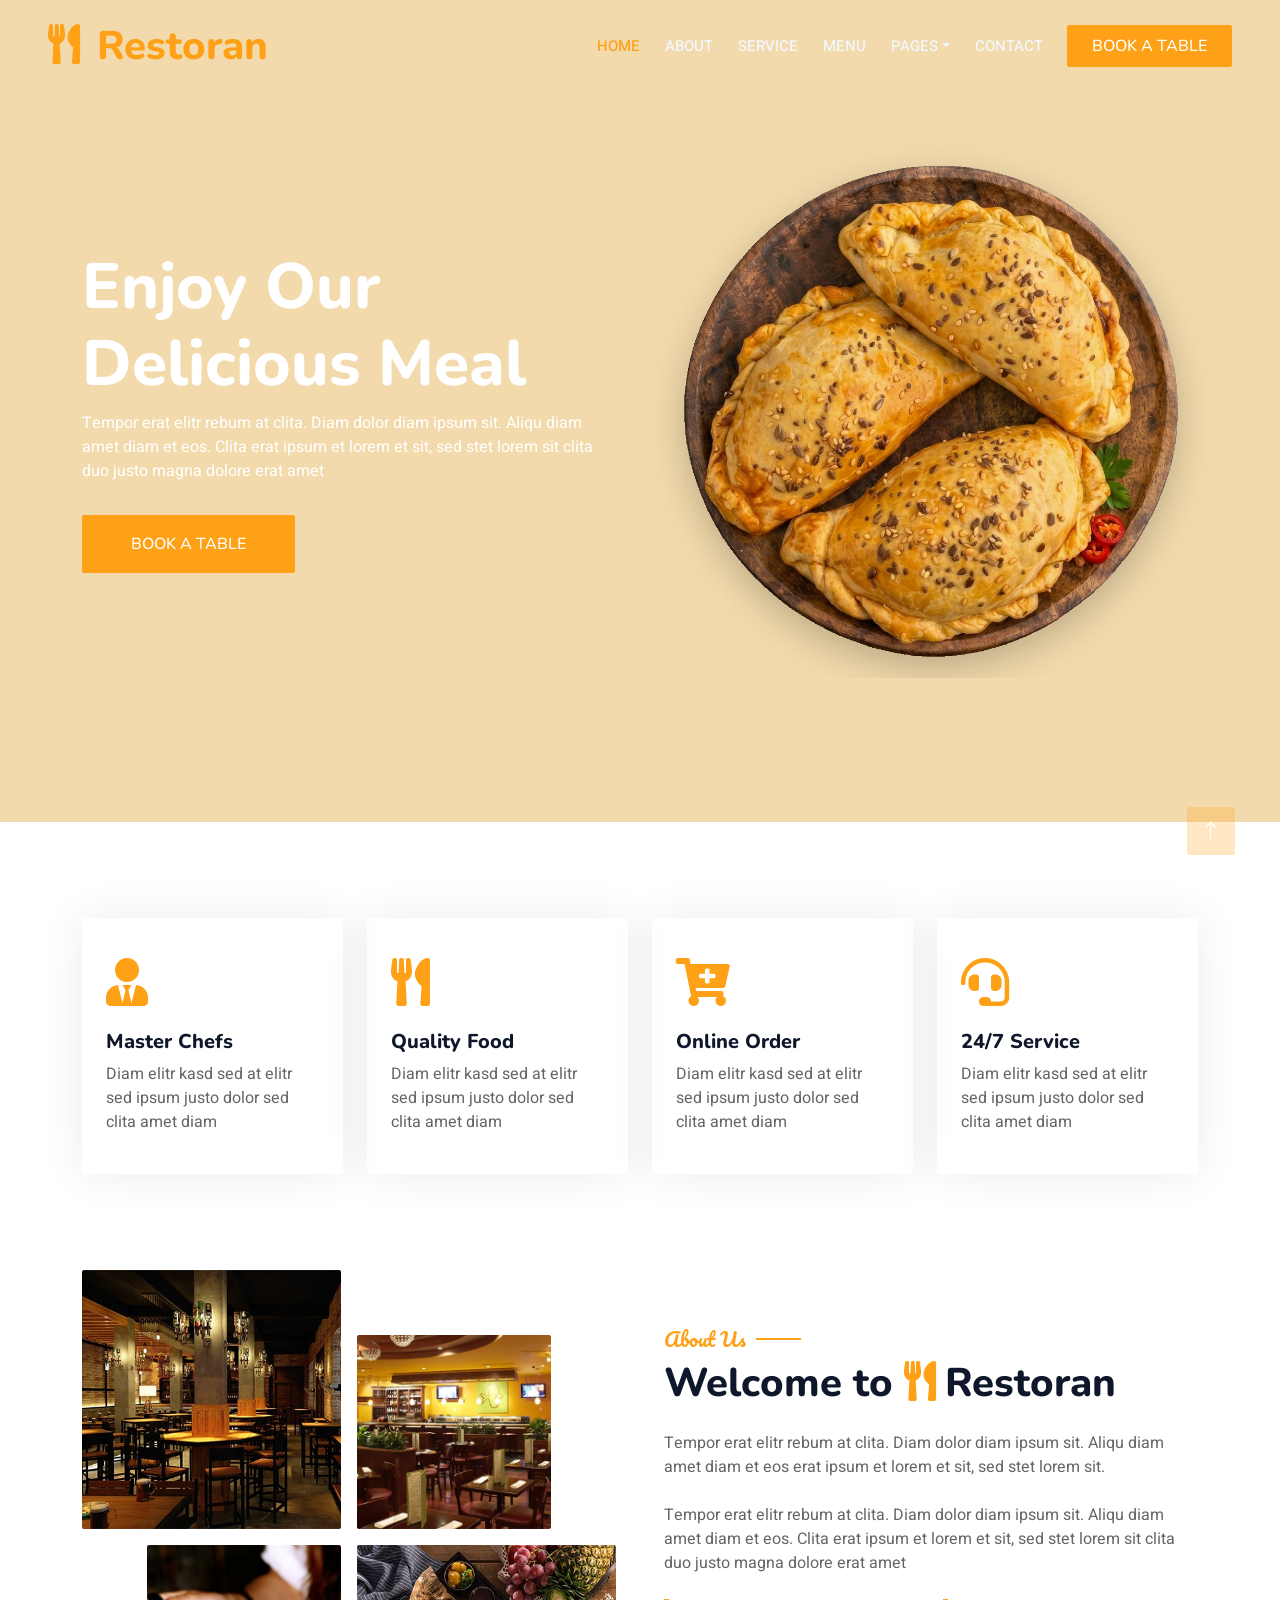
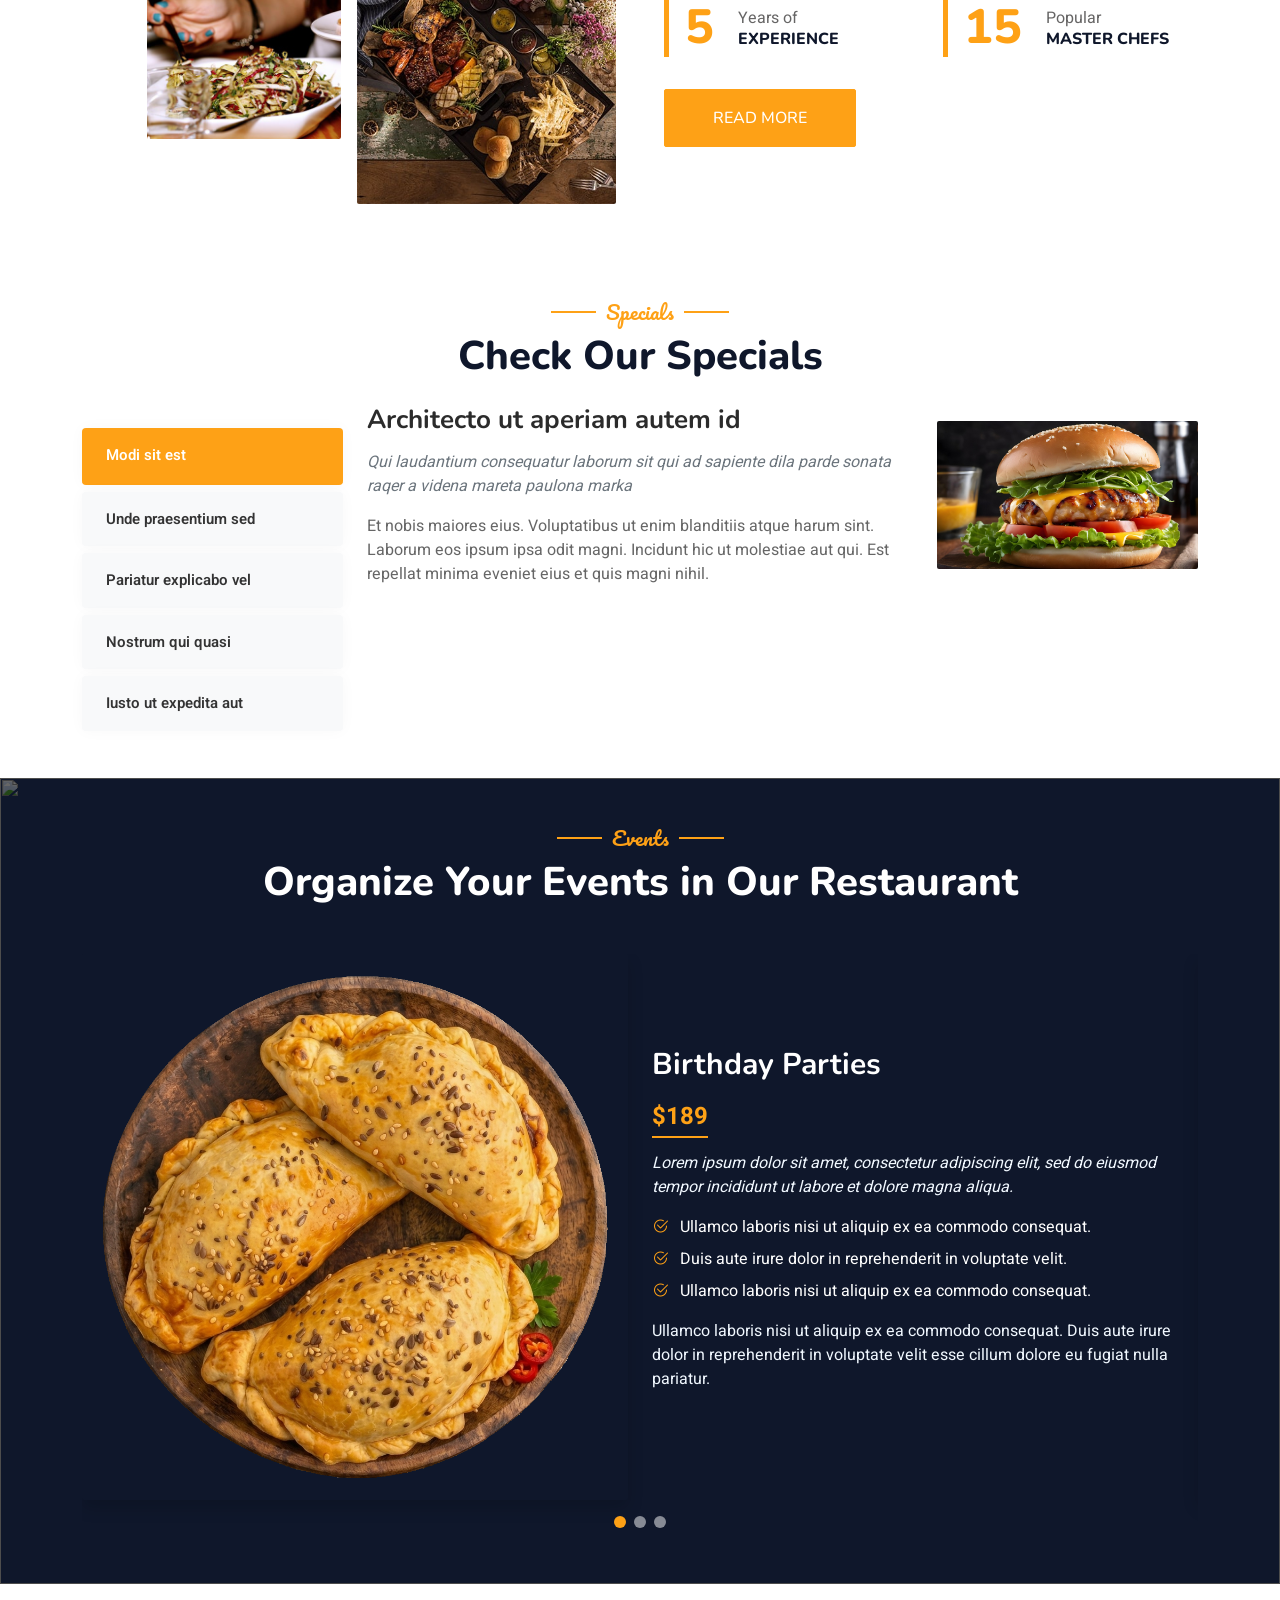
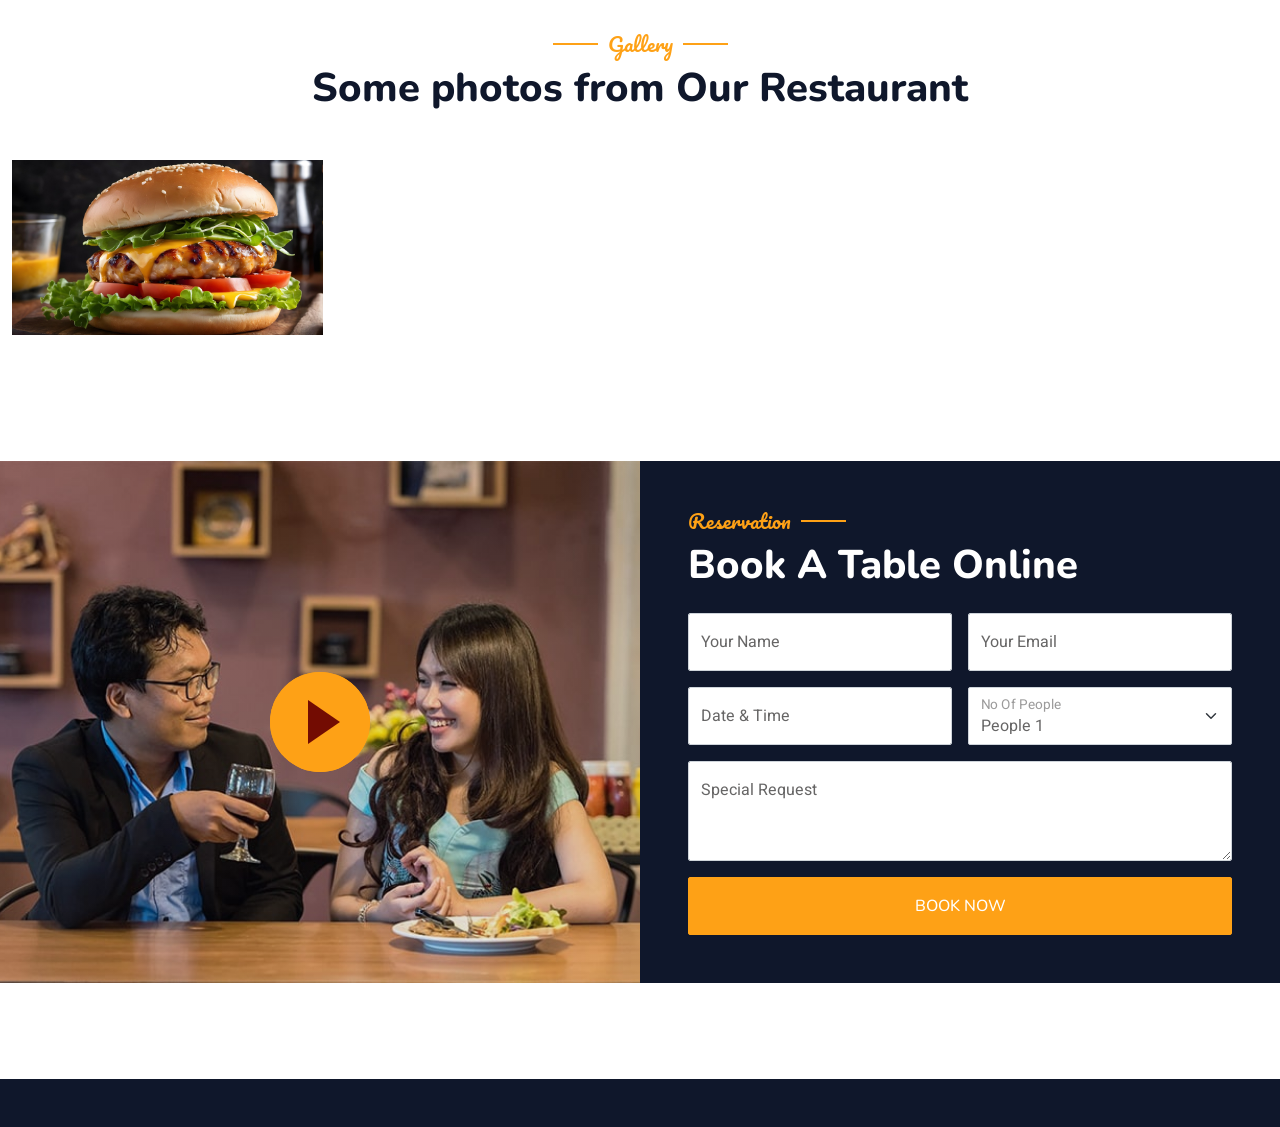
==== index.html @ bce6d067 "Pagina web Alejo Pistacho's primera edicion" ====
<!DOCTYPE html>
<html lang="es">

<head>
    <meta charset="utf-8">
    <title>Restoran - Bootstrap Restaurant Template</title>
    <meta content="width=device-width, initial-scale=1.0" name="viewport">
    <meta content="" name="keywords">
    <meta content="" name="description">

    <!-- Favicon -->
    <link href="img/favicon.ico" rel="icon">

    <!-- Google Web Fonts -->
    <link rel="preconnect" href="https://fonts.googleapis.com">
    <link rel="preconnect" href="https://fonts.gstatic.com" crossorigin>
    <link href="https://fonts.googleapis.com/css2?family=Heebo:wght@400;500;600&family=Nunito:wght@600;700;800&family=Pacifico&display=swap" rel="stylesheet">

    <!-- Icon Font Stylesheet -->
    <link href="https://cdnjs.cloudflare.com/ajax/libs/font-awesome/5.10.0/css/all.min.css" rel="stylesheet">
    <link href="https://cdn.jsdelivr.net/npm/bootstrap-icons@1.4.1/font/bootstrap-icons.css" rel="stylesheet">

    <!-- Libraries Stylesheet -->
    <link href="lib/animate/animate.min.css" rel="stylesheet">
    <link href="lib/owlcarousel/assets/owl.carousel.min.css" rel="stylesheet">
    <link href="lib/tempusdominus/css/tempusdominus-bootstrap-4.min.css" rel="stylesheet" />

    <!-- Customized Bootstrap Stylesheet -->
    <link href="css/bootstrap.min.css" rel="stylesheet">

    <!-- Template Stylesheet -->
    <link href="css/style.css" rel="stylesheet">

    <!-- GLightbox CSS -->
    <link rel="stylesheet" href="https://cdn.jsdelivr.net/npm/glightbox/dist/css/glightbox.min.css">

    <!-- -->
    <link rel="stylesheet" href="https://cdn.jsdelivr.net/npm/swiper@9/swiper-bundle.min.css" />
    <!-- Imagen principal del hero -->
    <style>
        .hero-food-image {
            display: block;
            width: 100%;
            max-width: 560px;
            height: auto;
            margin-inline: auto;
            object-fit: contain;
            filter: drop-shadow(0 12px 18px rgba(0, 0, 0, 0.22));
        }

        @media (max-width: 991.98px) {
            .hero-food-image {
                max-width: 470px;
                margin-top: 1.5rem;
            }
        }

        @media (max-width: 575.98px) {
            .hero-food-image {
                max-width: 100%;
                padding-inline: 0.5rem;
                margin-top: 1rem;
            }
        }
    </style>
</head>

<body>
    <div class="container-xxl bg-white p-0">
        <!-- Spinner Start -->
        <div id="spinner" class="show bg-white position-fixed translate-middle w-100 vh-100 top-50 start-50 d-flex align-items-center justify-content-center">
            <div class="spinner-border text-primary" style="width: 3rem; height: 3rem;" role="status">
                <span class="sr-only">Loading...</span>
            </div>
        </div>
        <!-- Spinner End -->


        <!-- Navbar & Hero Start -->
        <div class="container-xxl position-relative p-0">
            <nav class="navbar navbar-expand-lg navbar-dark bg-dark px-4 px-lg-5 py-3 py-lg-0">
                <a href="" class="navbar-brand p-0">
                    <h1 class="text-primary m-0"><i class="fa fa-utensils me-3"></i>Restoran</h1>
                </a>
                <button class="navbar-toggler" type="button" data-bs-toggle="collapse" data-bs-target="#navbarCollapse">
                    <span class="fa fa-bars"></span>
                </button>
                <div class="collapse navbar-collapse" id="navbarCollapse">
                    <div class="navbar-nav ms-auto py-0 pe-4">
                        <a href="index.html" class="nav-item nav-link active">Home</a>
                        <a href="about.html" class="nav-item nav-link">About</a>
                        <a href="service.html" class="nav-item nav-link">Service</a>
                        <a href="menu.html" class="nav-item nav-link">Menu</a>
                        <div class="nav-item dropdown">
                            <a href="#" class="nav-link dropdown-toggle" data-bs-toggle="dropdown">Pages</a>
                            <div class="dropdown-menu m-0">
                                <a href="booking.html" class="dropdown-item">Booking</a>
                                <a href="team.html" class="dropdown-item">Our Team</a>
                                <a href="testimonial.html" class="dropdown-item">Testimonial</a>
                            </div>
                        </div>
                        <a href="contact.html" class="nav-item nav-link">Contact</a>
                    </div>
                    <a href="" class="btn btn-primary py-2 px-4">Book A Table</a>
                </div>
            </nav>

            <div class="container-xxl py-5 bg-dark hero-header mb-5">
                <div class="container my-5 py-5">
                    <div class="row align-items-center g-5">
                        <div class="col-lg-6 text-center text-lg-start">
                            <h1 class="display-3 text-white animated slideInLeft">Enjoy Our<br>Delicious Meal</h1>
                            <p class="text-white animated slideInLeft mb-4 pb-2">Tempor erat elitr rebum at clita. Diam dolor diam ipsum sit. Aliqu diam amet diam et eos. Clita erat ipsum et lorem et sit, sed stet lorem sit clita duo justo magna dolore erat amet</p>
                            <a href="" class="btn btn-primary py-sm-3 px-sm-5 me-3 animated slideInLeft">Book A Table</a>
                        </div>
                        <div class="col-lg-6 text-center text-lg-end overflow-hidden">
                            <img class="img-fluid hero-food-image" src="img/empanadas-hero.png" alt="Tres empanadas horneadas con semillas sobre una tabla de madera">
                        </div>
                    </div>
                </div>
            </div>
        </div>
        <!-- Navbar & Hero End -->


        <!-- Service Start -->
        <div class="container-xxl py-5">
            <div class="container">
                <div class="row g-4">
                    <div class="col-lg-3 col-sm-6 wow fadeInUp" data-wow-delay="0.1s">
                        <div class="service-item rounded pt-3">
                            <div class="p-4">
                                <i class="fa fa-3x fa-user-tie text-primary mb-4"></i>
                                <h5>Master Chefs</h5>
                                <p>Diam elitr kasd sed at elitr sed ipsum justo dolor sed clita amet diam</p>
                            </div>
                        </div>
                    </div>
                    <div class="col-lg-3 col-sm-6 wow fadeInUp" data-wow-delay="0.3s">
                        <div class="service-item rounded pt-3">
                            <div class="p-4">
                                <i class="fa fa-3x fa-utensils text-primary mb-4"></i>
                                <h5>Quality Food</h5>
                                <p>Diam elitr kasd sed at elitr sed ipsum justo dolor sed clita amet diam</p>
                            </div>
                        </div>
                    </div>
                    <div class="col-lg-3 col-sm-6 wow fadeInUp" data-wow-delay="0.5s">
                        <div class="service-item rounded pt-3">
                            <div class="p-4">
                                <i class="fa fa-3x fa-cart-plus text-primary mb-4"></i>
                                <h5>Online Order</h5>
                                <p>Diam elitr kasd sed at elitr sed ipsum justo dolor sed clita amet diam</p>
                            </div>
                        </div>
                    </div>
                    <div class="col-lg-3 col-sm-6 wow fadeInUp" data-wow-delay="0.7s">
                        <div class="service-item rounded pt-3">
                            <div class="p-4">
                                <i class="fa fa-3x fa-headset text-primary mb-4"></i>
                                <h5>24/7 Service</h5>
                                <p>Diam elitr kasd sed at elitr sed ipsum justo dolor sed clita amet diam</p>
                            </div>
                        </div>
                    </div>
                </div>
            </div>
        </div>
        <!-- Service End -->

        <!-- About Start -->
        <div class="container-xxl py-5">
            <div class="container">
                <div class="row g-5 align-items-center">
                    <div class="col-lg-6">
                        <div class="row g-3">
                            <div class="col-6 text-start">
                                <img class="img-fluid rounded w-100 wow zoomIn" data-wow-delay="0.1s" src="img/about-1.jpg">
                            </div>
                            <div class="col-6 text-start">
                                <img class="img-fluid rounded w-75 wow zoomIn" data-wow-delay="0.3s" src="img/about-2.jpg" style="margin-top: 25%;">
                            </div>
                            <div class="col-6 text-end">
                                <img class="img-fluid rounded w-75 wow zoomIn" data-wow-delay="0.5s" src="img/about-3.jpg">
                            </div>
                            <div class="col-6 text-end">
                                <img class="img-fluid rounded w-100 wow zoomIn" data-wow-delay="0.7s" src="img/about-4.jpg">
                            </div>
                        </div>
                    </div>
                    <div class="col-lg-6">
                        <h5 class="section-title ff-secondary text-start text-primary fw-normal">About Us</h5>
                        <h1 class="mb-4">Welcome to <i class="fa fa-utensils text-primary me-2"></i>Restoran</h1>
                        <p class="mb-4">Tempor erat elitr rebum at clita. Diam dolor diam ipsum sit. Aliqu diam amet diam et eos erat ipsum et lorem et sit, sed stet lorem sit.</p>
                        <p class="mb-4">Tempor erat elitr rebum at clita. Diam dolor diam ipsum sit. Aliqu diam amet diam et eos. Clita erat ipsum et lorem et sit, sed stet lorem sit clita duo justo magna dolore erat amet</p>
                        <div class="row g-4 mb-4">
                            <div class="col-sm-6">
                                <div class="d-flex align-items-center border-start border-5 border-primary px-3">
                                    <h1 class="flex-shrink-0 display-5 text-primary mb-0" data-toggle="counter-up">15</h1>
                                    <div class="ps-4">
                                        <p class="mb-0">Years of</p>
                                        <h6 class="text-uppercase mb-0">Experience</h6>
                                    </div>
                                </div>
                            </div>
                            <div class="col-sm-6">
                                <div class="d-flex align-items-center border-start border-5 border-primary px-3">
                                    <h1 class="flex-shrink-0 display-5 text-primary mb-0" data-toggle="counter-up">50</h1>
                                    <div class="ps-4">
                                        <p class="mb-0">Popular</p>
                                        <h6 class="text-uppercase mb-0">Master Chefs</h6>
                                    </div>
                                </div>
                            </div>
                        </div>
                        <a class="btn btn-primary py-3 px-5 mt-2" href="">Read More</a>
                    </div>
                </div>
            </div>
        </div>
        <!-- About End -->


        <!-- Specials Section Start -->
        <section id="specials" class="specials container-xxl py-5">
            <div class="container">
                <div class="text-center wow fadeInUp" data-wow-delay="0.1s">
                    <h5 class="section-title ff-secondary text-center text-primary fw-normal">Specials</h5>
                    <h1 class="mb-5">Check Our Specials</h1>
                </div>

                <div class="row g-4" data-wow-delay="0.1s">
                    <div class="col-lg-3">
                        <ul class="nav nav-tabs flex-column nav-pills border-0">
                            <li class="nav-item mb-2">
                                <a class="nav-link active show py-3 px-4" data-bs-toggle="tab" href="#specials-tab-1">Modi sit est</a>
                            </li>
                            <li class="nav-item mb-2">
                                <a class="nav-link py-3 px-4" data-bs-toggle="tab" href="#specials-tab-2">Unde praesentium sed</a>
                            </li>
                            <li class="nav-item mb-2">
                                <a class="nav-link py-3 px-4" data-bs-toggle="tab" href="#specials-tab-3">Pariatur explicabo vel</a>
                            </li>
                            <li class="nav-item mb-2">
                                <a class="nav-link py-3 px-4" data-bs-toggle="tab" href="#specials-tab-4">Nostrum qui quasi</a>
                            </li>
                            <li class="nav-item">
                                <a class="nav-link py-3 px-4" data-bs-toggle="tab" href="#specials-tab-5">Iusto ut expedita aut</a>
                            </li>
                        </ul>
                    </div>
                    <div class="col-lg-9 mt-4 mt-lg-0">
                        <div class="tab-content">
                            <div class="tab-pane fade show active" id="specials-tab-1">
                                <div class="row g-4 align-items-center">
                                    <div class="col-lg-8 details order-2 order-lg-1">
                                        <h3>Architecto ut aperiam autem id</h3>
                                        <p class="fst-italic text-muted">Qui laudantium consequatur laborum sit qui ad sapiente dila parde sonata raqer a videna mareta paulona marka</p>
                                        <p>Et nobis maiores eius. Voluptatibus ut enim blanditiis atque harum sint. Laborum eos ipsum ipsa odit magni. Incidunt hic ut molestiae aut qui. Est repellat minima eveniet eius et quis magni nihil.</p>
                                    </div>
                                    <div class="col-lg-4 text-center order-1 order-lg-2">
                                        <img src="img/foto de prueba png.png" alt="" class="img-fluid rounded">
                                    </div>
                                </div>
                            </div>
                            <div class="tab-pane fade" id="specials-tab-2">
                                <div class="row g-4 align-items-center">
                                    <div class="col-lg-8 details order-2 order-lg-1">
                                        <h3>Et blanditiis nemo veritatis excepturi</h3>
                                        <p class="fst-italic text-muted">Qui laudantium consequatur laborum sit qui ad sapiente dila parde sonata raqer a videna mareta paulona marka</p>
                                        <p>Ea ipsum voluptatem consequatur quis est. Illum error ullam omnis quia et reiciendis sunt sunt est. Non aliquid repellendus itaque accusamus eius et velit ipsa voluptates.</p>
                                    </div>
                                    <div class="col-lg-4 text-center order-1 order-lg-2">
                                        <img src="img/about-1.jpg" alt="" class="img-fluid rounded">
                                    </div>
                                </div>
                            </div>
                            <div class="tab-pane fade" id="specials-tab-3">
                                <div class="row g-4 align-items-center">
                                    <div class="col-lg-8 details order-2 order-lg-1">
                                        <h3>Impedit facilis occaecati odio neque aperiam sit</h3>
                                        <p class="fst-italic text-muted">Eos voluptatibus quo. Odio similique illum id quidem non enim fuga. Qui natus non sunt dicta dolor et.</p>
                                        <p>Iure officiis odit rerum. Harum sequi eum illum corrupti culpa veritatis quisquam. Neque necessitatibus illo rerum eum ut. Commodi ipsam minima molestiae sed laboriosam a iste odio.</p>
                                    </div>
                                    <div class="col-lg-4 text-center order-1 order-lg-2">
                                        <img src="img/about-2.jpg" alt="" class="img-fluid rounded">
                                    </div>
                                </div>
                            </div>
                            <div class="tab-pane fade" id="specials-tab-4">
                                <div class="row g-4 align-items-center">
                                    <div class="col-lg-8 details order-2 order-lg-1">
                                        <h3>Fuga dolores inventore laboriosam ut est accusamus laboriosam dolore</h3>
                                        <p class="fst-italic text-muted">Totam aperiam accusamus. Repellat consequuntur iure voluptas iure porro quis delectus</p>
                                        <p>Eaque consequuntur consequuntur libero expedita in voluptas. Nostrum ipsam necessitatibus aliquam fugiat debitis quis velit.</p>
                                    </div>
                                    <div class="col-lg-4 text-center order-1 order-lg-2">
                                        <img src="img/about-3.jpg" alt="" class="img-fluid rounded">
                                    </div>
                                </div>
                            </div>
                            <div class="tab-pane fade" id="specials-tab-5">
                                <div class="row g-4 align-items-center">
                                    <div class="col-lg-8 details order-2 order-lg-1">
                                        <h3>Est eveniet ipsam sindera pad rone matrelat sando reda</h3>
                                        <p class="fst-italic text-muted">Omnis blanditiis saepe eos autem qui sunt debitis porro quia.</p>
                                        <p>Exercitationem nostrum omnis. Ut reiciendis repudiandae minus. Omnis recusandae ut non quam ut quod eius qui.</p>
                                    </div>
                                    <div class="col-lg-4 text-center order-1 order-lg-2">
                                        <img src="img/about-4.jpg" alt="" class="img-fluid rounded">
                                    </div>
                                </div>
                            </div>
                        </div>
                    </div>
                </div>
            </div>
        </section>
        <!-- Specials Section End -->

        <!-- Events Section Start -->
        <section id="events" class="events section position-relative py-5">
            <img class="slider-bg position-absolute w-100 h-100 top-0 start-0 object-fit-cover" src="img/events-bg.jpg" alt="" style="z-index: 1; filter: brightness(0.4);">

            <div class="container position-relative" style="z-index: 3;">
                <div class="text-center wow fadeInUp mb-5" data-wow-delay="0.1s">
                    <h5 class="section-title ff-secondary text-center text-primary fw-normal">Events</h5>
                    <h1 class="text-white">Organize Your Events in Our Restaurant</h1>
                </div>

                <div class="swiper init-swiper wow fadeInUp" data-wow-delay="0.2s" data-aos-delay="100">
                    <script type="application/json" class="swiper-config">
                        {
                          "loop": true,
                          "speed": 600,
                          "autoplay": {
                            "delay": 5000
                          },
                          "slidesPerView": "auto",
                          "pagination": {
                            "el": ".swiper-pagination",
                            "type": "bullets",
                            "clickable": true
                          }
                        }
                    </script>
                    <div class="swiper-wrapper">

                        <div class="swiper-slide">
                            <div class="row gy-4 event-item align-items-center">
                                <div class="col-lg-6">
                                    <img src="img/empanadas-hero.png" class="img-fluid rounded shadow" alt="Birthday Parties">
                                </div>
                                <div class="col-lg-6 pt-4 pt-lg-0 content text-white">
                                    <h3>Birthday Parties</h3>
                                    <div class="price my-3">
                                        <p class="fs-4 text-primary fw-bold"><span>$189</span></p>
                                    </div>
                                    <p class="fst-italic text-light">
                                        Lorem ipsum dolor sit amet, consectetur adipiscing elit, sed do eiusmod tempor incididunt ut labore et dolore magna aliqua.
                                    </p>
                                    <ul class="list-unstyled">
                                        <li class="mb-2"><i class="bi bi-check2-circle text-primary me-2"></i> <span>Ullamco laboris nisi ut aliquip ex ea commodo consequat.</span></li>
                                        <li class="mb-2"><i class="bi bi-check2-circle text-primary me-2"></i> <span>Duis aute irure dolor in reprehenderit in voluptate velit.</span></li>
                                        <li class="mb-2"><i class="bi bi-check2-circle text-primary me-2"></i> <span>Ullamco laboris nisi ut aliquip ex ea commodo consequat.</span></li>
                                    </ul>
                                    <p class="text-light mt-3">
                                        Ullamco laboris nisi ut aliquip ex ea commodo consequat. Duis aute irure dolor in reprehenderit in voluptate velit esse cillum dolore eu fugiat nulla pariatur.
                                    </p>
                                </div>
                            </div>
                        </div><!-- End Slider item -->

                        <div class="swiper-slide">
                            <div class="row gy-4 event-item align-items-center">
                                <div class="col-lg-6">
                                    <img src="img/empanadas-hero.png" class="img-fluid rounded shadow" alt="Private Parties">
                                </div>
                                <div class="col-lg-6 pt-4 pt-lg-0 content text-white">
                                    <h3>Private Parties</h3>
                                    <div class="price my-3">
                                        <p class="fs-4 text-primary fw-bold"><span>$290</span></p>
                                    </div>
                                    <p class="fst-italic text-light">
                                        Lorem ipsum dolor sit amet, consectetur adipiscing elit, sed do eiusmod tempor incididunt ut labore et dolore magna aliqua.
                                    </p>
                                    <ul class="list-unstyled">
                                        <li class="mb-2"><i class="bi bi-check2-circle text-primary me-2"></i> <span>Ullamco laboris nisi ut aliquip ex ea commodo consequat.</span></li>
                                        <li class="mb-2"><i class="bi bi-check2-circle text-primary me-2"></i> <span>Duis aute irure dolor in reprehenderit in voluptate velit.</span></li>
                                        <li class="mb-2"><i class="bi bi-check2-circle text-primary me-2"></i> <span>Ullamco laboris nisi ut aliquip ex ea commodo consequat.</span></li>
                                    </ul>
                                    <p class="text-light mt-3">
                                        Ullamco laboris nisi ut aliquip ex ea commodo consequat. Duis aute irure dolor in reprehenderit in voluptate velit esse cillum dolore eu fugiat nulla pariatur.
                                    </p>
                                </div>
                            </div>
                        </div><!-- End Slider item -->

                        <div class="swiper-slide">
                            <div class="row gy-4 event-item align-items-center">
                                <div class="col-lg-6">
                                    <img src="img/events-slider/events-slider-3.jpg" class="img-fluid rounded shadow" alt="Custom Parties">
                                </div>
                                <div class="col-lg-6 pt-4 pt-lg-0 content text-white">
                                    <h3>Custom Parties</h3>
                                    <div class="price my-3">
                                        <p class="fs-4 text-primary fw-bold"><span>$99</span></p>
                                    </div>
                                    <p class="fst-italic text-light">
                                        Lorem ipsum dolor sit amet, consectetur adipiscing elit, sed do eiusmod tempor incididunt ut labore et dolore magna aliqua.
                                    </p>
                                    <ul class="list-unstyled">
                                        <li class="mb-2"><i class="bi bi-check2-circle text-primary me-2"></i> <span>Ullamco laboris nisi ut aliquip ex ea commodo consequat.</span></li>
                                        <li class="mb-2"><i class="bi bi-check2-circle text-primary me-2"></i> <span>Duis aute irure dolor in reprehenderit in voluptate velit.</span></li>
                                        <li class="mb-2"><i class="bi bi-check2-circle text-primary me-2"></i> <span>Ullamco laboris nisi ut aliquip ex ea commodo consequat.</span></li>
                                    </ul>
                                    <p class="text-light mt-3">
                                        Ullamco laboris nisi ut aliquip ex ea commodo consequat. Duis aute irure dolor in reprehenderit in voluptate velit esse cillum dolore eu fugiat nulla pariatur.
                                    </p>
                                </div>
                            </div>
                        </div><!-- End Slider item -->

                    </div>
                    <div class="swiper-pagination mt-4"></div>
                </div>
            </div>
        </section>
        <!-- Events Section End -->

        <!-- Gallery Section Start -->
        <section id="gallery" class="gallery section py-5">
            <!-- Section Title -->
            <div class="container text-center mb-5 wow fadeInUp" data-wow-delay="0.1s">
                <h5 class="section-title ff-secondary text-center text-primary fw-normal">Gallery</h5>
                <h1 class="mb-5">Some photos from Our Restaurant</h1>
            </div><!-- End Section Title -->

            <div class="container-fluid" data-aos="fade-up" data-aos-delay="100">
                <div class="row g-0">
                    <div class="col-lg-3 col-md-4">
                        <div class="gallery-item">
                            <a href="img/foto de prueba png.png" class="glightbox" data-gallery="images-gallery">
                                <img src="img/foto de prueba png.png" alt="" class="img-fluid w-100">
                            </a>
                        </div>
                    </div><!-- End Gallery Item -->

                    <div class="col-lg-3 col-md-4">
                        <div class="gallery-item">
                            <a href="img/gallery/gallery-2.jpg" class="glightbox" data-gallery="images-gallery">
                                <img src="img/gallery/gallery-2.jpg" alt="" class="img-fluid w-100">
                            </a>
                        </div>
                    </div><!-- End Gallery Item -->

                    <div class="col-lg-3 col-md-4">
                        <div class="gallery-item">
                            <a href="img/gallery/gallery-3.jpg" class="glightbox" data-gallery="images-gallery">
                                <img src="img/gallery/gallery-3.jpg" alt="" class="img-fluid w-100">
                            </a>
                        </div>
                    </div><!-- End Gallery Item -->

                    <div class="col-lg-3 col-md-4">
                        <div class="gallery-item">
                            <a href="img/gallery/gallery-4.jpg" class="glightbox" data-gallery="images-gallery">
                                <img src="img/gallery/gallery-4.jpg" alt="" class="img-fluid w-100">
                            </a>
                        </div>
                    </div><!-- End Gallery Item -->

                    <div class="col-lg-3 col-md-4">
                        <div class="gallery-item">
                            <a href="img/gallery/gallery-5.jpg" class="glightbox" data-gallery="images-gallery">
                                <img src="img/gallery/gallery-5.jpg" alt="" class="img-fluid w-100">
                            </a>
                        </div>
                    </div><!-- End Gallery Item -->

                    <div class="col-lg-3 col-md-4">
                        <div class="gallery-item">
                            <a href="img/gallery/gallery-6.jpg" class="glightbox" data-gallery="images-gallery">
                                <img src="img/gallery/gallery-6.jpg" alt="" class="img-fluid w-100">
                            </a>
                        </div>
                    </div><!-- End Gallery Item -->

                    <div class="col-lg-3 col-md-4">
                        <div class="gallery-item">
                            <a href="img/gallery/gallery-7.jpg" class="glightbox" data-gallery="images-gallery">
                                <img src="img/gallery/gallery-7.jpg" alt="" class="img-fluid w-100">
                            </a>
                        </div>
                    </div><!-- End Gallery Item -->

                    <div class="col-lg-3 col-md-4">
                        <div class="gallery-item">
                            <a href="img/gallery/gallery-8.jpg" class="glightbox" data-gallery="images-gallery">
                                <img src="img/gallery/gallery-8.jpg" alt="" class="img-fluid w-100">
                            </a>
                        </div>
                    </div><!-- End Gallery Item -->
                </div>
            </div>
        </section>
        <!-- Gallery Section End -->

        <!-- Reservation Start -->
        <div class="container-xxl py-5 px-0 wow fadeInUp" data-wow-delay="0.1s">
            <div class="row g-0">
                <div class="col-md-6">
                    <div class="video">
                        <button type="button" class="btn-play" data-bs-toggle="modal" data-src="https://www.youtube.com/embed/DWRcNpR6Kdc" data-bs-target="#videoModal">
                            <span></span>
                        </button>
                    </div>
                </div>
                <div class="col-md-6 bg-dark d-flex align-items-center">
                    <div class="p-5 wow fadeInUp" data-wow-delay="0.2s">
                        <h5 class="section-title ff-secondary text-start text-primary fw-normal">Reservation</h5>
                        <h1 class="text-white mb-4">Book A Table Online</h1>
                        <form>
                            <div class="row g-3">
                                <div class="col-md-6">
                                    <div class="form-floating">
                                        <input type="text" class="form-control" id="name" placeholder="Your Name">
                                        <label for="name">Your Name</label>
                                    </div>
                                </div>
                                <div class="col-md-6">
                                    <div class="form-floating">
                                        <input type="email" class="form-control" id="email" placeholder="Your Email">
                                        <label for="email">Your Email</label>
                                    </div>
                                </div>
                                <div class="col-md-6">
                                    <div class="form-floating date" id="date3" data-target-input="nearest">
                                        <input type="text" class="form-control datetimepicker-input" id="datetime" placeholder="Date & Time" data-target="#date3" data-toggle="datetimepicker" />
                                        <label for="datetime">Date & Time</label>
                                    </div>
                                </div>
                                <div class="col-md-6">
                                    <div class="form-floating">
                                        <select class="form-select" id="select1">
                                          <option value="1">People 1</option>
                                          <option value="2">People 2</option>
                                          <option value="3">People 3</option>
                                        </select>
                                        <label for="select1">No Of People</label>
                                      </div>
                                </div>
                                <div class="col-12">
                                    <div class="form-floating">
                                        <textarea class="form-control" placeholder="Special Request" id="message" style="height: 100px"></textarea>
                                        <label for="message">Special Request</label>
                                    </div>
                                </div>
                                <div class="col-12">
                                    <button class="btn btn-primary w-100 py-3" type="submit">Book Now</button>
                                </div>
                            </div>
                        </form>
                    </div>
                </div>
            </div>
        </div>
        <!-- Reservation End -->


        <!-- Footer Start -->
        <div class="container-fluid bg-dark text-light footer pt-5 mt-5 wow fadeIn" data-wow-delay="0.1s">
            <!-- (Contenido del Footer original) -->
        </div>
        <!-- Footer End -->

        <a href="#" class="btn btn-lg btn-primary btn-lg-square back-to-top"><i class="bi bi-arrow-up"></i></a>
    </div>

    <!-- JavaScript Libraries -->
    <!-- GLightbox JS -->
    <script src="https://cdn.jsdelivr.net/npm/glightbox/dist/js/glightbox.min.js"></script>
    <script src="https://code.jquery.com/jquery-3.4.1.min.js"></script>
    <script src="https://cdn.jsdelivr.net/npm/bootstrap@5.0.0/dist/js/bootstrap.bundle.min.js"></script>
    <script src="lib/wow/wow.min.js"></script>
    <script src="lib/easing/easing.min.js"></script>
    <script src="lib/waypoints/waypoints.min.js"></script>
    <script src="lib/counterup/counterup.min.js"></script>
    <script src="lib/owlcarousel/owl.carousel.min.js"></script>
    <script src="lib/tempusdominus/js/moment.min.js"></script>
    <script src="lib/tempusdominus/js/moment-timezone.min.js"></script>
    <script src="lib/tempusdominus/js/tempusdominus-bootstrap-4.min.js"></script>

    <script src="https://cdn.jsdelivr.net/npm/swiper@9/swiper-bundle.min.js"></script>
    <script src="js/main.js"></script>
</body>

</html>
---- css/style.css ----
/********** Template CSS **********/
:root {
    --primary: #FEA116;
    --light: #F1F8FF;
    --dark: #730C02;
}

.ff-secondary {
    font-family: 'Pacifico', cursive;
}

.fw-medium {
    font-weight: 600 !important;
}

.fw-semi-bold {
    font-weight: 700 !important;
}

.back-to-top {
    position: fixed;
    display: none;
    right: 45px;
    bottom: 45px;
    z-index: 99;
}


/*** Spinner ***/
#spinner {
    opacity: 0;
    visibility: hidden;
    transition: opacity .5s ease-out, visibility 0s linear .5s;
    z-index: 99999;
}

#spinner.show {
    transition: opacity .5s ease-out, visibility 0s linear 0s;
    visibility: visible;
    opacity: 1;
}


/*** Button ***/
.btn {
    font-family: 'Nunito', sans-serif;
    font-weight: 500;
    text-transform: uppercase;
    transition: .5s;
}

.btn.btn-primary,
.btn.btn-secondary {
    color: #FFFFFF;
}

.btn-square {
    width: 38px;
    height: 38px;
}

.btn-sm-square {
    width: 32px;
    height: 32px;
}

.btn-lg-square {
    width: 48px;
    height: 48px;
}

.btn-square,
.btn-sm-square,
.btn-lg-square {
    padding: 0;
    display: flex;
    align-items: center;
    justify-content: center;
    font-weight: normal;
    border-radius: 2px;
}


/*** Navbar ***/
.navbar-dark .navbar-nav .nav-link {
    position: relative;
    margin-left: 25px;
    padding: 35px 0;
    font-size: 15px;
    color: var(--light) !important;
    text-transform: uppercase;
    font-weight: 500;
    outline: none;
    transition: .5s;
}

.sticky-top.navbar-dark .navbar-nav .nav-link {
    padding: 20px 0;
}

.navbar-dark .navbar-nav .nav-link:hover,
.navbar-dark .navbar-nav .nav-link.active {
    color: var(--primary) !important;
}

.navbar-dark .navbar-brand img {
    max-height: 60px;
    transition: .5s;
}

.sticky-top.navbar-dark .navbar-brand img {
    max-height: 45px;
}

@media (max-width: 991.98px) {
    .sticky-top.navbar-dark {
        position: relative;
    }

    .navbar-dark .navbar-collapse {
        margin-top: 15px;
        border-top: 1px solid rgba(255, 255, 255, .1)
    }

    .navbar-dark .navbar-nav .nav-link,
    .sticky-top.navbar-dark .navbar-nav .nav-link {
        padding: 10px 0;
        margin-left: 0;
    }

    .navbar-dark .navbar-brand img {
        max-height: 45px;
    }
}

@media (min-width: 992px) {
    .navbar-dark {
        position: absolute;
        width: 100%;
        top: 0;
        left: 0;
        z-index: 999;
        background: transparent !important;
    }
    
    .sticky-top.navbar-dark {
        position: fixed;
        background: var(--dark) !important;
    }
}


/*** Hero Header ***/
.hero-header {
    background: #F2DAAC !important; 
    background-position: center center;
    background-repeat: no-repeat;
    background-size: cover;
}

.hero-header img {
    animation: imgRotate 50s linear infinite;
}

@keyframes imgRotate { 
    100% { 
        transform: rotate(360deg); 
    } 
}

.breadcrumb-item + .breadcrumb-item::before {
    color: rgba(255, 255, 255, .5);
}


/*** Section Title ***/
.section-title {
    position: relative;
    display: inline-block;
}

.section-title::before {
    position: absolute;
    content: "";
    width: 45px;
    height: 2px;
    top: 50%;
    left: -55px;
    margin-top: -1px;
    background: var(--primary);
}

.section-title::after {
    position: absolute;
    content: "";
    width: 45px;
    height: 2px;
    top: 50%;
    right: -55px;
    margin-top: -1px;
    background: var(--primary);
}

.section-title.text-start::before,
.section-title.text-end::after {
    display: none;
}


/*** Service ***/
.service-item {
    box-shadow: 0 0 45px rgba(0, 0, 0, .08);
    transition: .5s;
}

.service-item:hover {
    background: var(--primary);
}

.service-item * {
    transition: .5s;
}

.service-item:hover * {
    color: var(--light) !important;
}


/*** Food Menu ***/
.nav-pills .nav-item .active {
    border-bottom: 2px solid var(--primary);
}


/*** Youtube Video ***/
.video {
    position: relative;
    height: 100%;
    min-height: 500px;
    background: linear-gradient(rgba(15, 23, 43, .1), rgba(15, 23, 43, .1)), url(../img/video.jpg);
    background-position: center center;
    background-repeat: no-repeat;
    background-size: cover;
}

.video .btn-play {
    position: absolute;
    z-index: 3;
    top: 50%;
    left: 50%;
    transform: translateX(-50%) translateY(-50%);
    box-sizing: content-box;
    display: block;
    width: 32px;
    height: 44px;
    border-radius: 50%;
    border: none;
    outline: none;
    padding: 18px 20px 18px 28px;
}

.video .btn-play:before {
    content: "";
    position: absolute;
    z-index: 0;
    left: 50%;
    top: 50%;
    transform: translateX(-50%) translateY(-50%);
    display: block;
    width: 100px;
    height: 100px;
    background: var(--primary);
    border-radius: 50%;
    animation: pulse-border 1500ms ease-out infinite;
}

.video .btn-play:after {
    content: "";
    position: absolute;
    z-index: 1;
    left: 50%;
    top: 50%;
    transform: translateX(-50%) translateY(-50%);
    display: block;
    width: 100px;
    height: 100px;
    background: var(--primary);
    border-radius: 50%;
    transition: all 200ms;
}

.video .btn-play img {
    position: relative;
    z-index: 3;
    max-width: 100%;
    width: auto;
    height: auto;
}

.video .btn-play span {
    display: block;
    position: relative;
    z-index: 3;
    width: 0;
    height: 0;
    border-left: 32px solid var(--dark);
    border-top: 22px solid transparent;
    border-bottom: 22px solid transparent;
}

@keyframes pulse-border {
    0% {
        transform: translateX(-50%) translateY(-50%) translateZ(0) scale(1);
        opacity: 1;
    }

    100% {
        transform: translateX(-50%) translateY(-50%) translateZ(0) scale(1.5);
        opacity: 0;
    }
}

#videoModal {
    z-index: 99999;
}

#videoModal .modal-dialog {
    position: relative;
    max-width: 800px;
    margin: 60px auto 0 auto;
}

#videoModal .modal-body {
    position: relative;
    padding: 0px;
}

#videoModal .close {
    position: absolute;
    width: 30px;
    height: 30px;
    right: 0px;
    top: -30px;
    z-index: 999;
    font-size: 30px;
    font-weight: normal;
    color: #FFFFFF;
    background: #000000;
    opacity: 1;
}


/*** Team ***/
.team-item {
    box-shadow: 0 0 45px rgba(0, 0, 0, .08);
    height: calc(100% - 38px);
    transition: .5s;
}

.team-item img {
    transition: .5s;
}

.team-item:hover img {
    transform: scale(1.1);
}

.team-item:hover {
    height: 100%;
}

.team-item .btn {
    border-radius: 38px 38px 0 0;
}


/*** Testimonial ***/
.testimonial-carousel .owl-item .testimonial-item,
.testimonial-carousel .owl-item.center .testimonial-item * {
    transition: .5s;
}

.testimonial-carousel .owl-item.center .testimonial-item {
    background: var(--primary) !important;
    border-color: var(--primary) !important;
}

.testimonial-carousel .owl-item.center .testimonial-item * {
    color: var(--light) !important;
}

.testimonial-carousel .owl-dots {
    margin-top: 24px;
    display: flex;
    align-items: flex-end;
    justify-content: center;
}

.testimonial-carousel .owl-dot {
    position: relative;
    display: inline-block;
    margin: 0 5px;
    width: 15px;
    height: 15px;
    border: 1px solid #CCCCCC;
    border-radius: 15px;
    transition: .5s;
}

.testimonial-carousel .owl-dot.active {
    background: var(--primary);
    border-color: var(--primary);
}


/*** Footer ***/
.footer .btn.btn-social {
    margin-right: 5px;
    width: 35px;
    height: 35px;
    display: flex;
    align-items: center;
    justify-content: center;
    color: var(--light);
    border: 1px solid #FFFFFF;
    border-radius: 35px;
    transition: .3s;
}

.footer .btn.btn-social:hover {
    color: var(--primary);
}

.footer .btn.btn-link {
    display: block;
    margin-bottom: 5px;
    padding: 0;
    text-align: left;
    color: #FFFFFF;
    font-size: 15px;
    font-weight: normal;
    text-transform: capitalize;
    transition: .3s;
}

.footer .btn.btn-link::before {
    position: relative;
    content: "\f105";
    font-family: "Font Awesome 5 Free";
    font-weight: 900;
    margin-right: 10px;
}

.footer .btn.btn-link:hover {
    letter-spacing: 1px;
    box-shadow: none;
}

.footer .copyright {
    padding: 25px 0;
    font-size: 15px;
    border-top: 1px solid rgba(256, 256, 256, .1);
}

.footer .copyright a {
    color: var(--light);
}

.footer .footer-menu a {
    margin-right: 15px;
    padding-right: 15px;
    border-right: 1px solid rgba(255, 255, 255, .1);
}

.footer .footer-menu a:last-child {
    margin-right: 0;
    padding-right: 0;
    border-right: none;
}


/*----------------------------------------------------------------*/
/*--------------------------------------------------------------
# Specials Section
--------------------------------------------------------------*/
.specials {
  overflow: hidden;
}

.specials .nav-tabs {
  border: 0;
}

.specials .nav-link {
  border: 0;
  padding: 12px 15px;
  transition: 0.3s;
  color: var(--heading-color);
  border-radius: 0;
  border-right: 2px solid var(--accent-color);
  font-weight: 600;
  font-size: 15px;
}

.specials .nav-link:hover {
  color: var(--accent-color);
}

.specials .nav-link.active {
  color: var(--contrast-color);
  background-color: var(--accent-color);
}

.specials .tab-pane.active {
  animation: fadeIn 0.5s ease-out;
}

.specials .details h3 {
  font-size: 26px;
  font-weight: 600;
  margin-bottom: 20px;
}

.specials .details p {
  color: color-mix(in srgb, var(--default-color), transparent 20%);
}

.specials .details p:last-child {
  margin-bottom: 0;
}

@media (max-width: 992px) {
  .specials .nav-link {
    border: 0;
    padding: 15px;
  }

  .specials .nav-link.active {
    color: var(--accent-color);
    background: var(--accent-color);
  }
}
/*--------------------------------------------------------------*/
/*--------------------------------------------------------------
# Specials Section Custom Styles for Restoran
--------------------------------------------------------------*/
.specials {
    overflow: hidden;
    background: #FFFFFF;
}

.specials .nav-tabs {
    border: 0;
}

.specials .nav-link {
    border: none;
    border-radius: 4px;
    color: #333333;
    background: #f8f9fa;
    font-weight: 600;
    font-size: 15px;
    transition: 0.3s;
    box-shadow: 0 0 15px rgba(0, 0, 0, 0.03);
}

.specials .nav-link:hover {
    color: var(--primary);
}

.specials .nav-link.active {
    color: #FFFFFF !important;
    background-color: var(--primary) !important;
}

.specials .tab-pane.active {
    animation: fadeIn 0.5s ease-out;
}

.specials .details h3 {
    font-size: 26px;
    font-weight: 700;
    margin-bottom: 15px;
    color: #2b2b2b;
}

.specials .details p {
    color: #666666;
}

@media (max-width: 992px) {
    .specials .nav-link {
        padding: 12px;
    }
}

/*--------------------------------------------------------------
# Events Section Custom Styles
--------------------------------------------------------------*/
.events {
    position: relative;
    overflow: hidden;
    background-color: #0F172B;
    padding: 80px 0;
}

.events .event-item h3 {
    font-size: 30px;
    font-weight: 700;
    color: #FFFFFF;
}

.events .event-item .price span {
    border-bottom: 2px solid var(--primary);
    padding-bottom: 2px;
}

.events .swiper-pagination {
    position: relative;
    display: flex;
    justify-content: center;
    margin-top: 30px;
}

.events .swiper-pagination-bullet {
    width: 12px;
    height: 12px;
    background-color: rgba(255, 255, 255, 0.5);
    opacity: 1;
    margin: 0 4px;
}

.events .swiper-pagination-bullet-active {
    background-color: var(--primary);
}

/*--------------------------------------------------------------
# Gallery Section Styles
--------------------------------------------------------------*/
.gallery .gallery-item {
  overflow: hidden;
  border-right: 3px solid #ffffff;
  border-bottom: 3px solid #ffffff;
}

.gallery .gallery-item img {
  transition: all ease-in-out 0.4s;
}

.gallery .gallery-item:hover img {
  transform: scale(1.1);
}
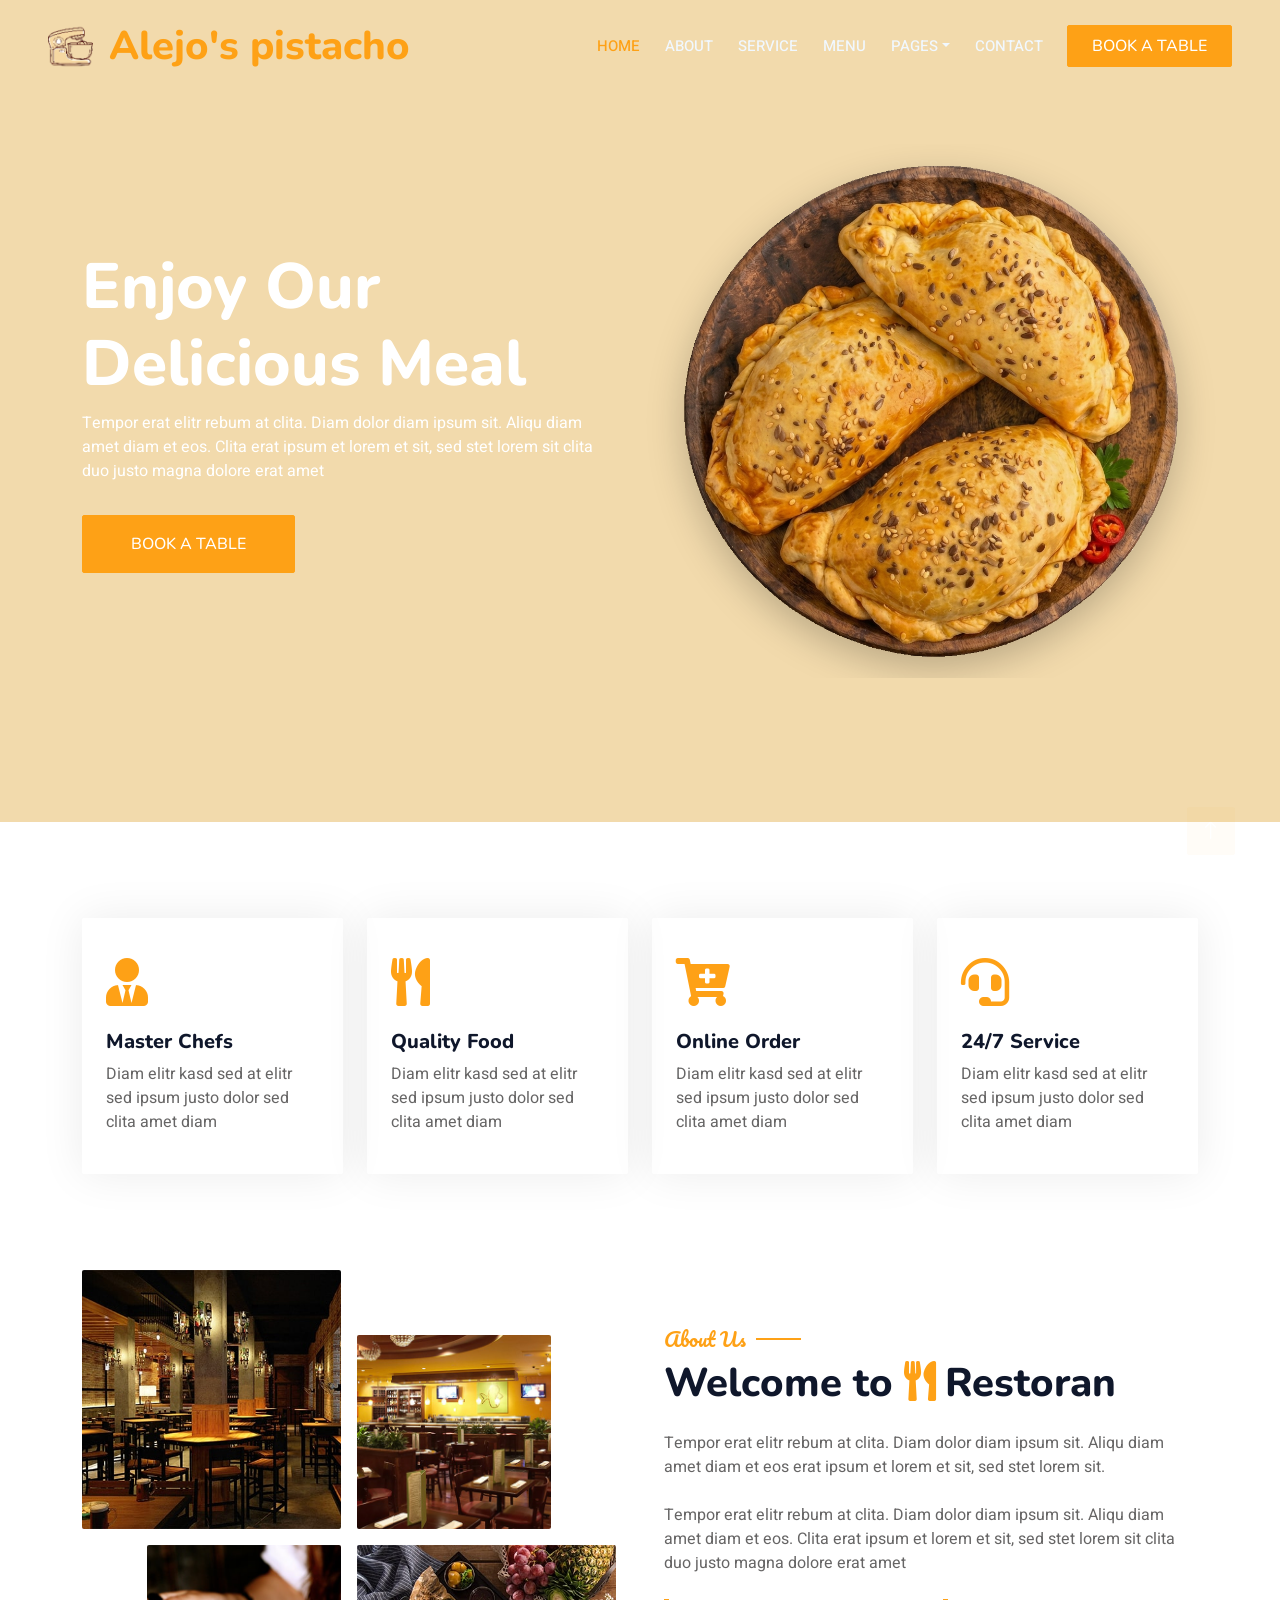
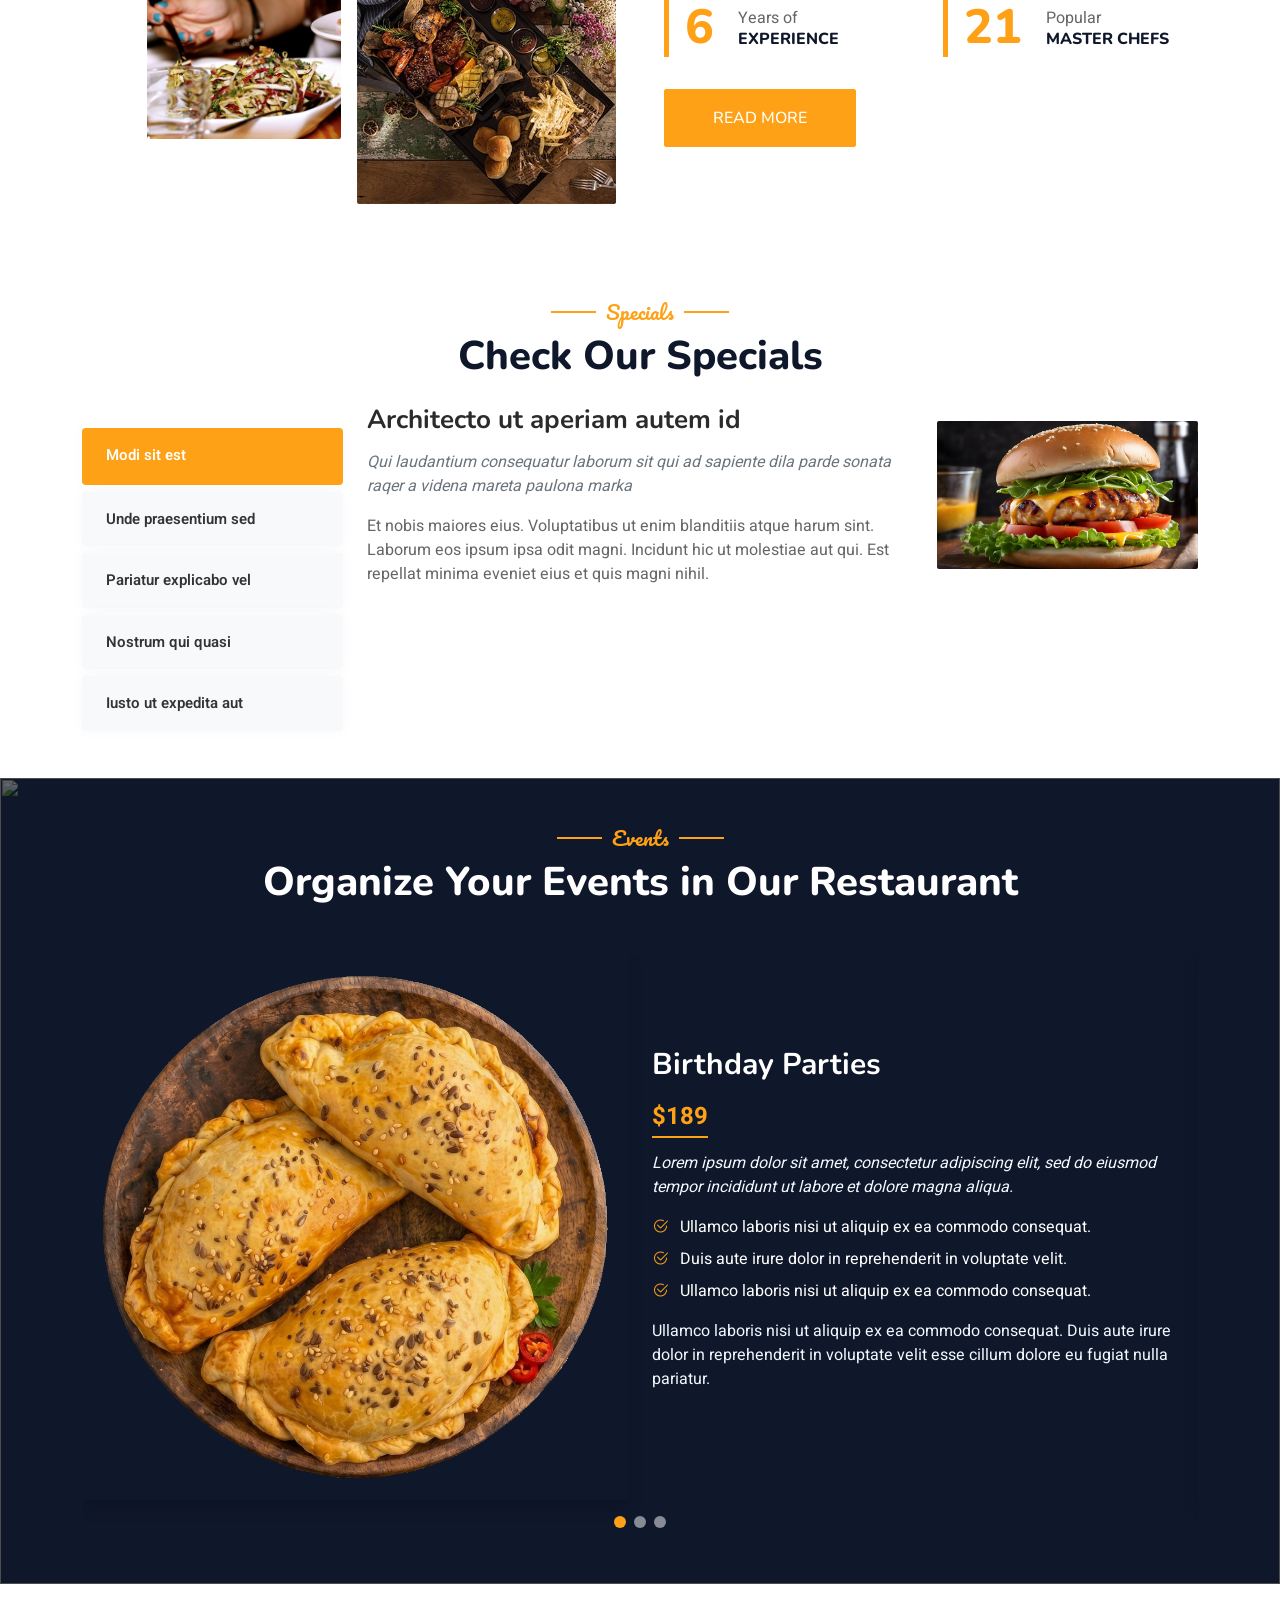
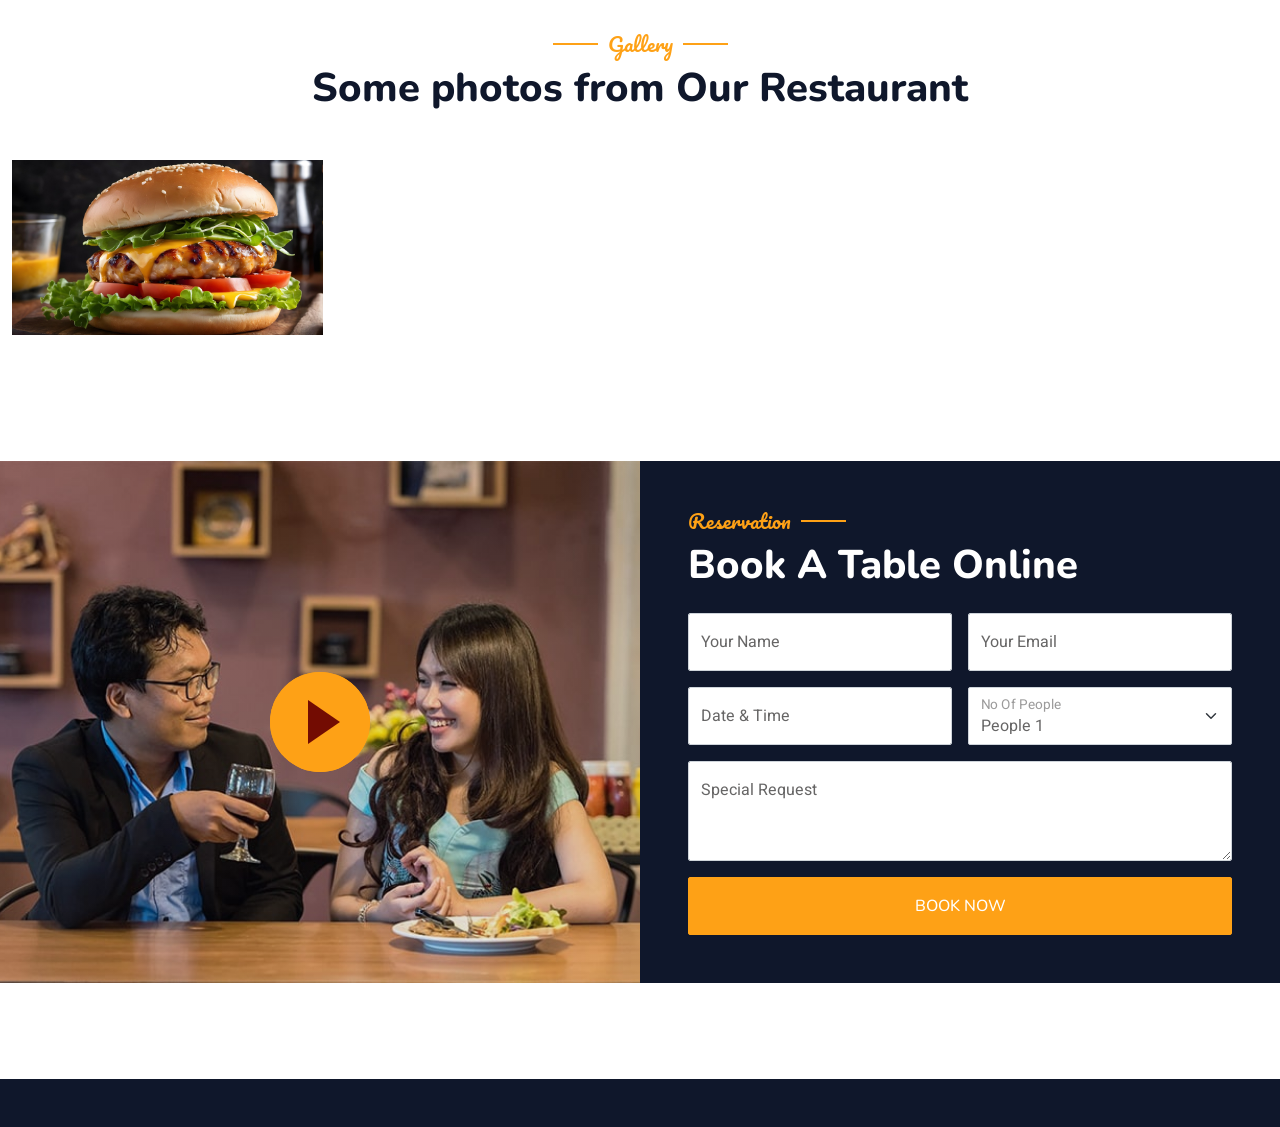
==== commit eab86966: "Dia 2" ====
--- a/index.html
+++ b/index.html
@@ -3,7 +3,7 @@
 
 <head>
     <meta charset="utf-8">
-    <title>Restoran - Bootstrap Restaurant Template</title>
+    <title>Alejo's pistacho panadería</title>
     <meta content="width=device-width, initial-scale=1.0" name="viewport">
     <meta content="" name="keywords">
     <meta content="" name="description">
@@ -80,7 +80,8 @@
         <div class="container-xxl position-relative p-0">
             <nav class="navbar navbar-expand-lg navbar-dark bg-dark px-4 px-lg-5 py-3 py-lg-0">
                 <a href="" class="navbar-brand p-0">
-                    <h1 class="text-primary m-0"><i class="fa fa-utensils me-3"></i>Restoran</h1>
+                    <h1 class="text-primary m-0 d-flex align-items-center"><img src="img/Batidora2.png" alt="Logo Alejo's pistacho" class="me-3" 
+                        style="width: 45px; height: 45px; object-fit: contain;">Alejo's pistacho</h1>
                 </a>
                 <button class="navbar-toggler" type="button" data-bs-toggle="collapse" data-bs-target="#navbarCollapse">
                     <span class="fa fa-bars"></span>
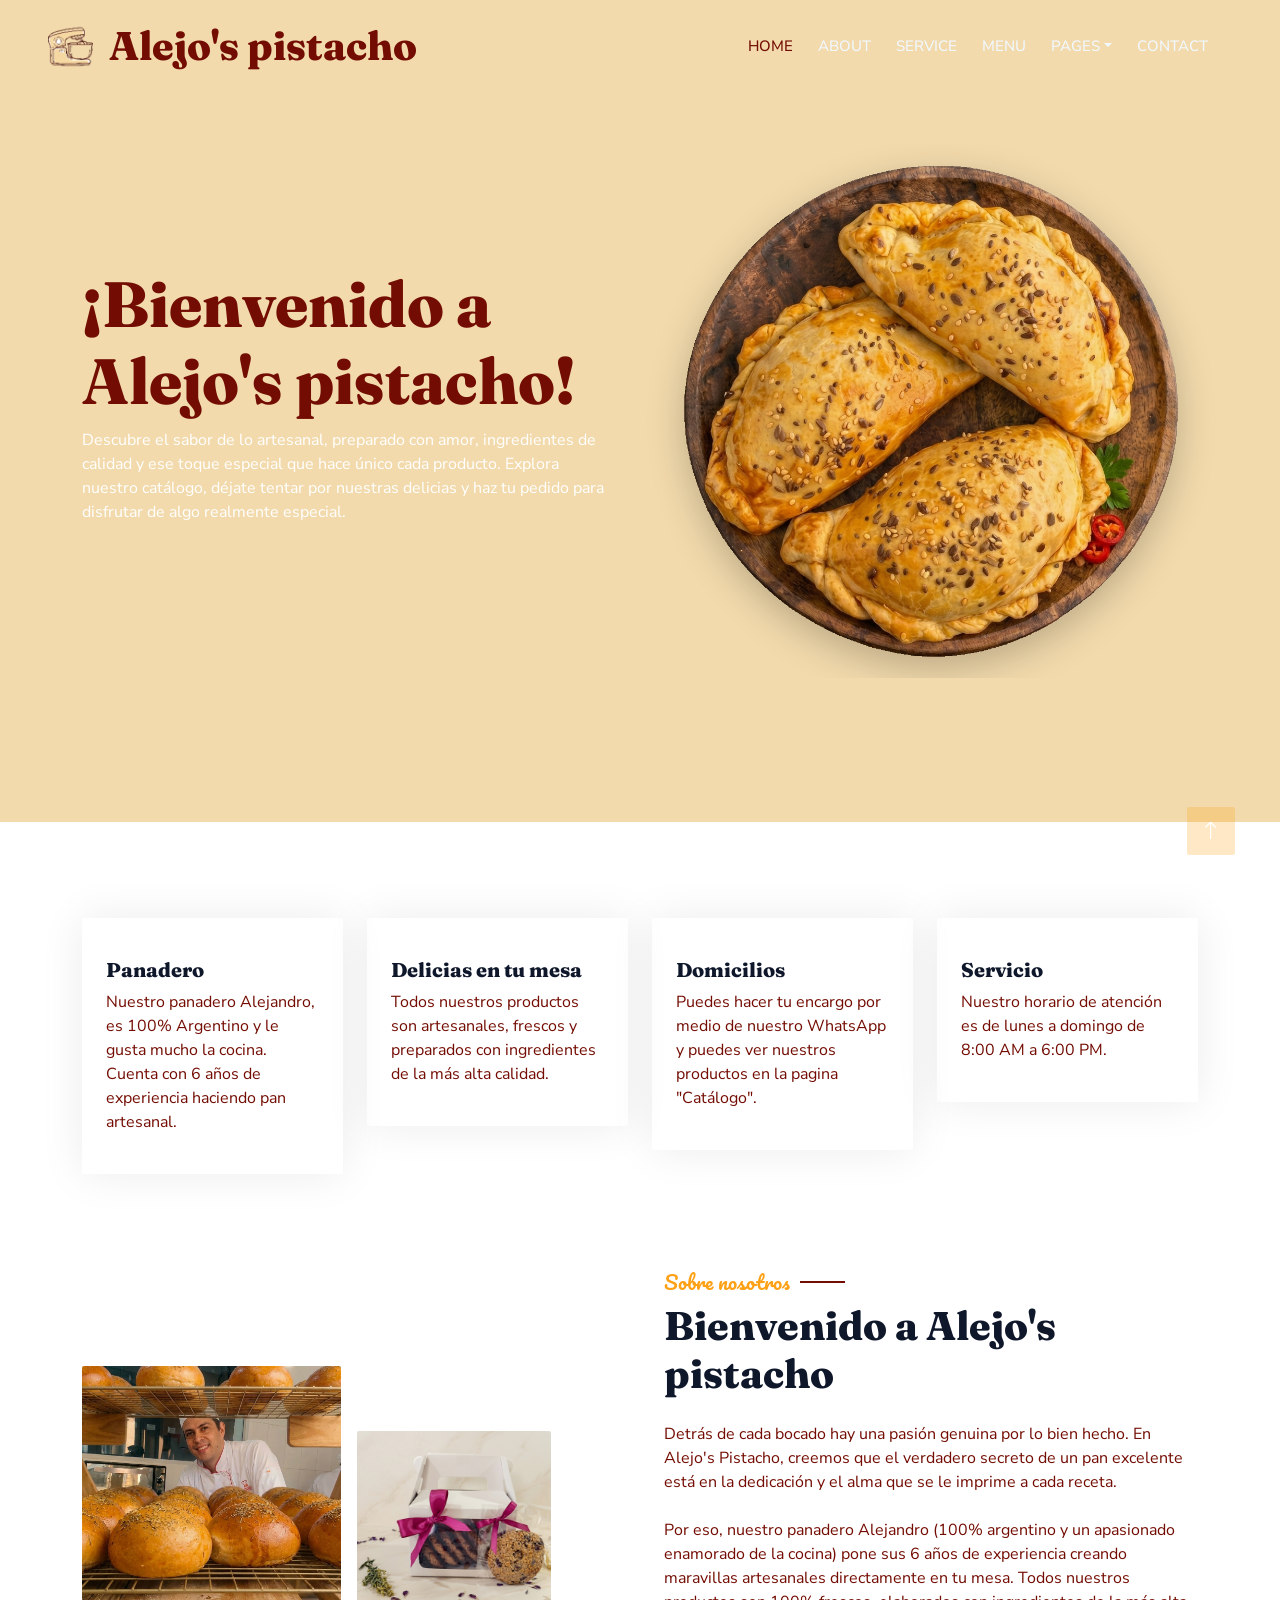
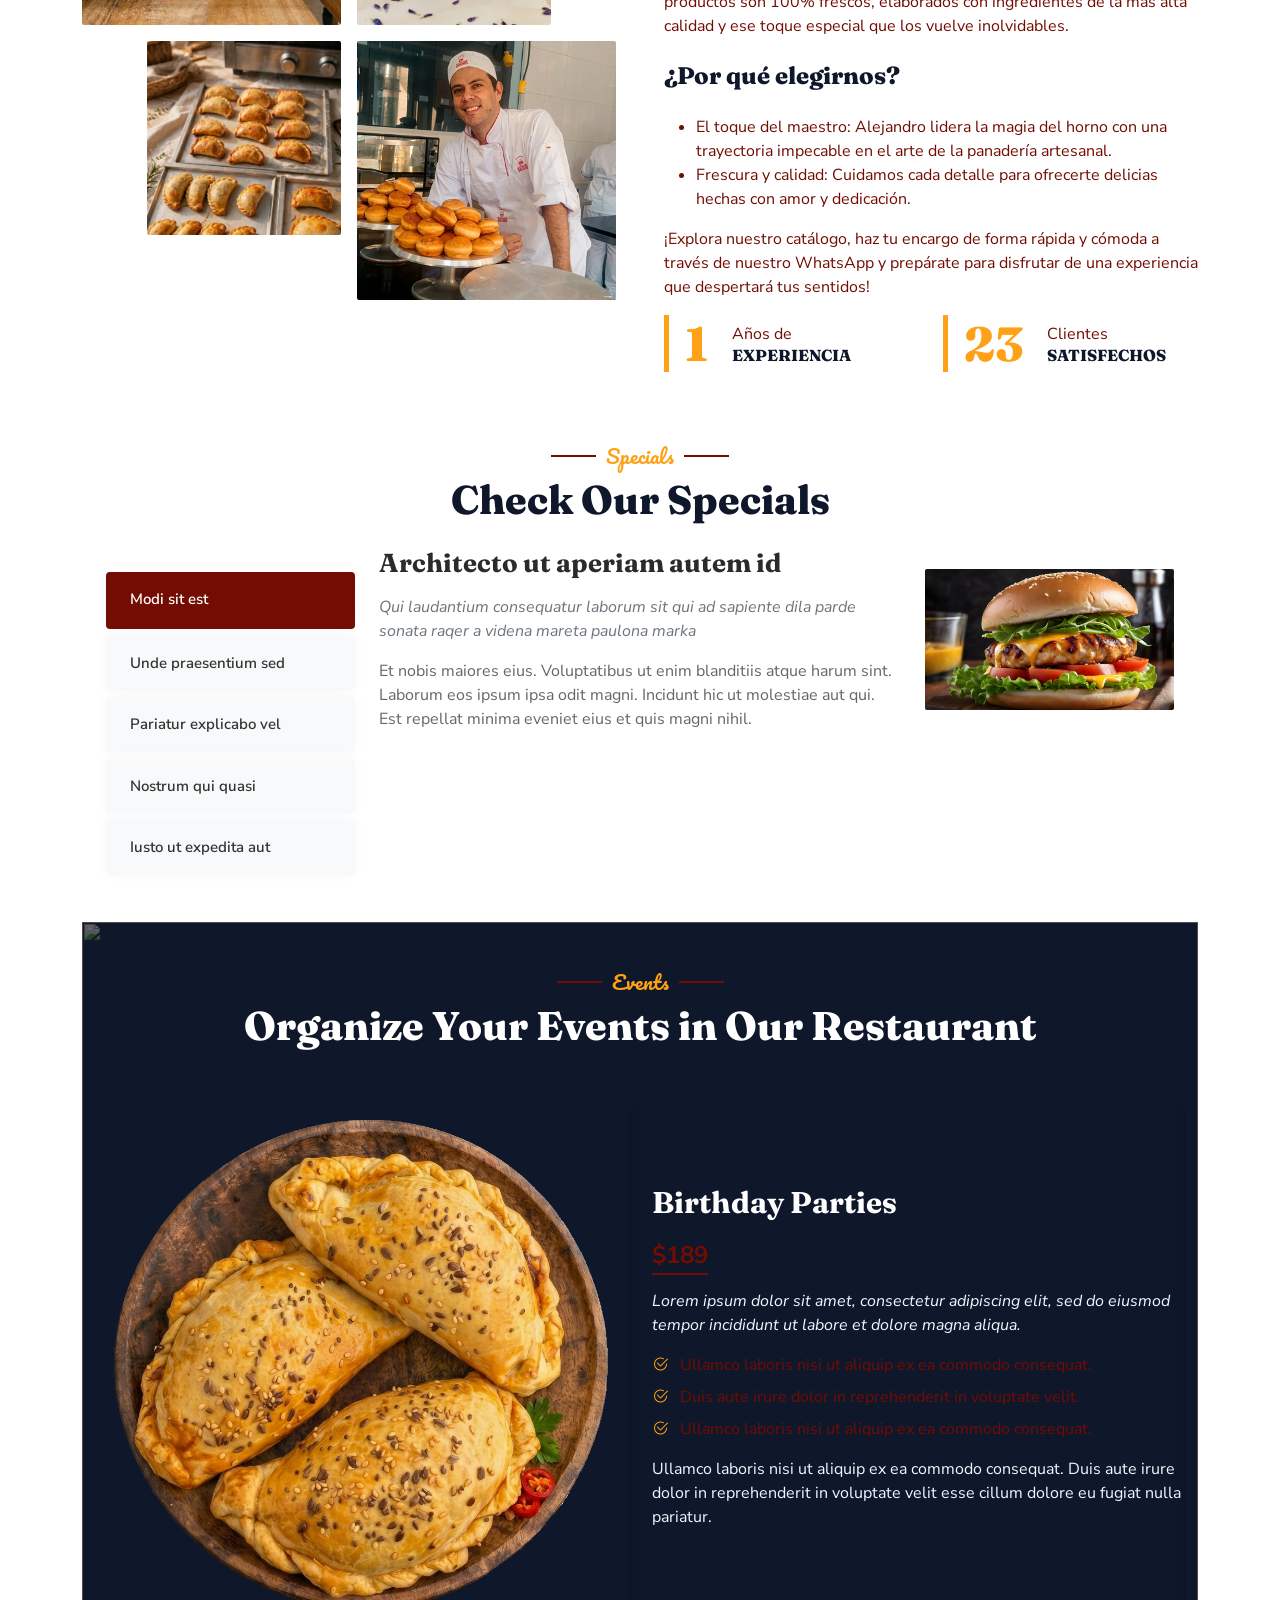
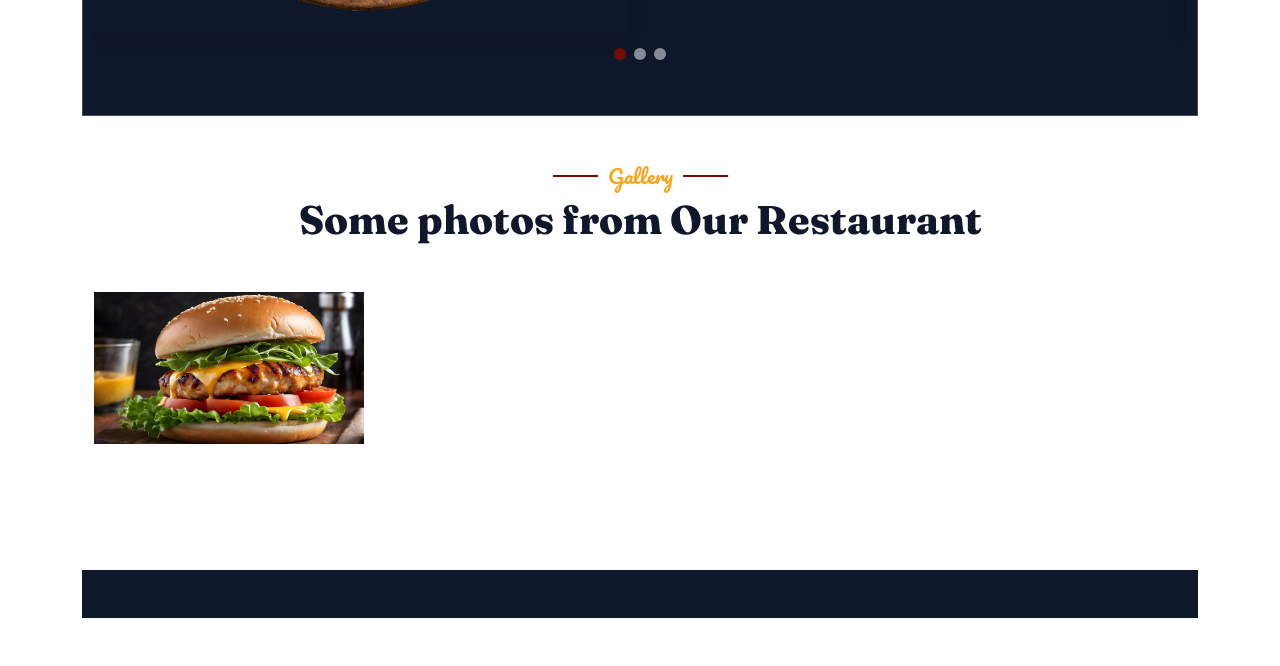
==== commit 6bede73f: "Cambios de color texto e imagenes" ====
--- a/index.html
+++ b/index.html
@@ -14,7 +14,9 @@
     <!-- Google Web Fonts -->
     <link rel="preconnect" href="https://fonts.googleapis.com">
     <link rel="preconnect" href="https://fonts.gstatic.com" crossorigin>
-    <link href="https://fonts.googleapis.com/css2?family=Heebo:wght@400;500;600&family=Nunito:wght@600;700;800&family=Pacifico&display=swap" rel="stylesheet">
+    <link href="https://fonts.googleapis.com/css2?family=Fraunces:ital,opsz,wght@0,9..144,100..900;1,9..
+    144,100..900&family=Nunito+Sans:ital,opsz,wght@0,6..12,200..1000;1,6..12,200..1000&family=Pacifico&di
+    splay=swap" rel="stylesheet">
 
     <!-- Icon Font Stylesheet -->
     <link href="https://cdnjs.cloudflare.com/ajax/libs/font-awesome/5.10.0/css/all.min.css" rel="stylesheet">
@@ -79,9 +81,8 @@
         <!-- Navbar & Hero Start -->
         <div class="container-xxl position-relative p-0">
             <nav class="navbar navbar-expand-lg navbar-dark bg-dark px-4 px-lg-5 py-3 py-lg-0">
-                <a href="" class="navbar-brand p-0">
-                    <h1 class="text-primary m-0 d-flex align-items-center"><img src="img/Batidora2.png" alt="Logo Alejo's pistacho" class="me-3" 
-                        style="width: 45px; height: 45px; object-fit: contain;">Alejo's pistacho</h1>
+                <a href="" class="navbar-brand p-0"><h1 style="color: #730C02 !important;" class="m-0 d-flex align-items-center">
+                <img src="img/Batidora2.png" alt="Logo Alejo's pistacho" class="me-3" style="width: 45px; height: 45px; object-fit: contain;">Alejo's pistacho</h1>
                 </a>
                 <button class="navbar-toggler" type="button" data-bs-toggle="collapse" data-bs-target="#navbarCollapse">
                     <span class="fa fa-bars"></span>
@@ -101,18 +102,16 @@
                             </div>
                         </div>
                         <a href="contact.html" class="nav-item nav-link">Contact</a>
-                    </div>
-                    <a href="" class="btn btn-primary py-2 px-4">Book A Table</a>
-                </div>
+                    
             </nav>
 
             <div class="container-xxl py-5 bg-dark hero-header mb-5">
                 <div class="container my-5 py-5">
                     <div class="row align-items-center g-5">
                         <div class="col-lg-6 text-center text-lg-start">
-                            <h1 class="display-3 text-white animated slideInLeft">Enjoy Our<br>Delicious Meal</h1>
-                            <p class="text-white animated slideInLeft mb-4 pb-2">Tempor erat elitr rebum at clita. Diam dolor diam ipsum sit. Aliqu diam amet diam et eos. Clita erat ipsum et lorem et sit, sed stet lorem sit clita duo justo magna dolore erat amet</p>
-                            <a href="" class="btn btn-primary py-sm-3 px-sm-5 me-3 animated slideInLeft">Book A Table</a>
+                            <h1 class="display-3 animated slideInLeft" style="color: #730C02 !important;">¡Bienvenido a<br> Alejo's pistacho!</h1>
+                            <p class="text-white animated slideInLeft mb-4 pb-2">Descubre el sabor de lo artesanal, preparado con amor, ingredientes de calidad y ese toque especial que hace único cada producto. Explora nuestro catálogo, déjate tentar por nuestras delicias y haz tu pedido para disfrutar de algo realmente especial.</p>
+                            
                         </div>
                         <div class="col-lg-6 text-center text-lg-end overflow-hidden">
                             <img class="img-fluid hero-food-image" src="img/empanadas-hero.png" alt="Tres empanadas horneadas con semillas sobre una tabla de madera">
@@ -131,36 +130,35 @@
                     <div class="col-lg-3 col-sm-6 wow fadeInUp" data-wow-delay="0.1s">
                         <div class="service-item rounded pt-3">
                             <div class="p-4">
-                                <i class="fa fa-3x fa-user-tie text-primary mb-4"></i>
-                                <h5>Master Chefs</h5>
-                                <p>Diam elitr kasd sed at elitr sed ipsum justo dolor sed clita amet diam</p>
+                                <h5>Panadero</h5>
+                                <p>Nuestro panadero Alejandro, es 100% Argentino y le gusta mucho la cocina. Cuenta con 6 años de experiencia haciendo pan artesanal.</p>
                             </div>
                         </div>
                     </div>
                     <div class="col-lg-3 col-sm-6 wow fadeInUp" data-wow-delay="0.3s">
                         <div class="service-item rounded pt-3">
                             <div class="p-4">
-                                <i class="fa fa-3x fa-utensils text-primary mb-4"></i>
-                                <h5>Quality Food</h5>
-                                <p>Diam elitr kasd sed at elitr sed ipsum justo dolor sed clita amet diam</p>
+                                
+                                <h5>Delicias en tu mesa</h5>
+                                <p>Todos nuestros productos son artesanales, frescos y preparados con ingredientes de la más alta calidad.</p>
                             </div>
                         </div>
                     </div>
                     <div class="col-lg-3 col-sm-6 wow fadeInUp" data-wow-delay="0.5s">
                         <div class="service-item rounded pt-3">
                             <div class="p-4">
-                                <i class="fa fa-3x fa-cart-plus text-primary mb-4"></i>
-                                <h5>Online Order</h5>
-                                <p>Diam elitr kasd sed at elitr sed ipsum justo dolor sed clita amet diam</p>
+                                
+                                <h5>Domicilios</h5>
+                                <p>Puedes hacer tu encargo por medio de nuestro WhatsApp y puedes ver nuestros productos en la pagina "Catálogo".</p>
                             </div>
                         </div>
                     </div>
                     <div class="col-lg-3 col-sm-6 wow fadeInUp" data-wow-delay="0.7s">
                         <div class="service-item rounded pt-3">
                             <div class="p-4">
-                                <i class="fa fa-3x fa-headset text-primary mb-4"></i>
-                                <h5>24/7 Service</h5>
-                                <p>Diam elitr kasd sed at elitr sed ipsum justo dolor sed clita amet diam</p>
+                                
+                                <h5>Servicio</h5>
+                                <p>Nuestro horario de atención es de lunes a domingo de 8:00 AM a 6:00 PM.</p>
                             </div>
                         </div>
                     </div>
@@ -176,46 +174,50 @@
                     <div class="col-lg-6">
                         <div class="row g-3">
                             <div class="col-6 text-start">
-                                <img class="img-fluid rounded w-100 wow zoomIn" data-wow-delay="0.1s" src="img/about-1.jpg">
+                                <img class="img-fluid rounded w-100 wow zoomIn" data-wow-delay="0.1s" src="img/Bandeja panes Alejo 2.jpg">
                             </div>
                             <div class="col-6 text-start">
-                                <img class="img-fluid rounded w-75 wow zoomIn" data-wow-delay="0.3s" src="img/about-2.jpg" style="margin-top: 25%;">
+                                <img class="img-fluid rounded w-75 wow zoomIn" data-wow-delay="0.3s" src="img/Caja galletas 2.png" style="margin-top: 25%;">
                             </div>
                             <div class="col-6 text-end">
-                                <img class="img-fluid rounded w-75 wow zoomIn" data-wow-delay="0.5s" src="img/about-3.jpg">
+                                <img class="img-fluid rounded w-75 wow zoomIn" data-wow-delay="0.5s" src="img/Empanadas en bandeja 2 jpg.png">
                             </div>
                             <div class="col-6 text-end">
-                                <img class="img-fluid rounded w-100 wow zoomIn" data-wow-delay="0.7s" src="img/about-4.jpg">
+                                <img class="img-fluid rounded w-100 wow zoomIn" data-wow-delay="0.7s" src="img/Alejo uniforme 2.png">
                             </div>
                         </div>
                     </div>
                     <div class="col-lg-6">
-                        <h5 class="section-title ff-secondary text-start text-primary fw-normal">About Us</h5>
-                        <h1 class="mb-4">Welcome to <i class="fa fa-utensils text-primary me-2"></i>Restoran</h1>
-                        <p class="mb-4">Tempor erat elitr rebum at clita. Diam dolor diam ipsum sit. Aliqu diam amet diam et eos erat ipsum et lorem et sit, sed stet lorem sit.</p>
-                        <p class="mb-4">Tempor erat elitr rebum at clita. Diam dolor diam ipsum sit. Aliqu diam amet diam et eos. Clita erat ipsum et lorem et sit, sed stet lorem sit clita duo justo magna dolore erat amet</p>
+                        <h5 class="section-title ff-secondary text-start text-primary fw-normal">Sobre nosotros</h5>
+                        <h1 class="mb-4">Bienvenido a Alejo's pistacho</h1>
+                        <p class="mb-4">Detrás de cada bocado hay una pasión genuina por lo bien hecho. En Alejo's Pistacho, creemos que el verdadero secreto de un pan excelente está en la dedicación y el alma que se le imprime a cada receta.</p>
+                        <p class="mb-4">Por eso, nuestro panadero Alejandro (100% argentino y un apasionado enamorado de la cocina) pone sus 6 años de experiencia creando maravillas artesanales directamente en tu mesa. Todos nuestros productos son 100% frescos, elaborados con ingredientes de la más alta calidad y ese toque especial que los vuelve inolvidables.</p>
+                        <h4 class="mb-4">¿Por qué elegirnos?</h4>
+                        <ul>
+                            <li>El toque del maestro: Alejandro lidera la magia del horno con una trayectoria impecable en el arte de la panadería artesanal. </li>
+                            <li>Frescura y calidad: Cuidamos cada detalle para ofrecerte delicias hechas con amor y dedicación.</li>
+                        </ul>
+                        <p>¡Explora nuestro catálogo, haz tu encargo de forma rápida y cómoda a través de nuestro WhatsApp y prepárate para disfrutar de una experiencia que despertará tus sentidos!</p>
                         <div class="row g-4 mb-4">
                             <div class="col-sm-6">
                                 <div class="d-flex align-items-center border-start border-5 border-primary px-3">
-                                    <h1 class="flex-shrink-0 display-5 text-primary mb-0" data-toggle="counter-up">15</h1>
+                                    <h1 class="flex-shrink-0 display-5 text-primary mb-0" data-toggle="counter-up">5</h1>
                                     <div class="ps-4">
-                                        <p class="mb-0">Years of</p>
-                                        <h6 class="text-uppercase mb-0">Experience</h6>
+                                        <p class="mb-0">Años de</p>
+                                        <h6 class="text-uppercase mb-0">experiencia</h6>
                                     </div>
                                 </div>
                             </div>
                             <div class="col-sm-6">
                                 <div class="d-flex align-items-center border-start border-5 border-primary px-3">
-                                    <h1 class="flex-shrink-0 display-5 text-primary mb-0" data-toggle="counter-up">50</h1>
+                                    <h1 class="flex-shrink-0 display-5 text-primary mb-0" data-toggle="counter-up">100</h1>
                                     <div class="ps-4">
-                                        <p class="mb-0">Popular</p>
-                                        <h6 class="text-uppercase mb-0">Master Chefs</h6>
-                                    </div>
-                                </div>
-                            </div>
-                        </div>
-                        <a class="btn btn-primary py-3 px-5 mt-2" href="">Read More</a>
-                    </div>
+                                        <p class="mb-0">Clientes</p>
+                                        <h6 class="text-uppercase mb-0">satisfechos</h6>
+                                    </div>
+                                </div>
+                            </div>
+                        
                 </div>
             </div>
         </div>
@@ -507,68 +509,6 @@
         </section>
         <!-- Gallery Section End -->
 
-        <!-- Reservation Start -->
-        <div class="container-xxl py-5 px-0 wow fadeInUp" data-wow-delay="0.1s">
-            <div class="row g-0">
-                <div class="col-md-6">
-                    <div class="video">
-                        <button type="button" class="btn-play" data-bs-toggle="modal" data-src="https://www.youtube.com/embed/DWRcNpR6Kdc" data-bs-target="#videoModal">
-                            <span></span>
-                        </button>
-                    </div>
-                </div>
-                <div class="col-md-6 bg-dark d-flex align-items-center">
-                    <div class="p-5 wow fadeInUp" data-wow-delay="0.2s">
-                        <h5 class="section-title ff-secondary text-start text-primary fw-normal">Reservation</h5>
-                        <h1 class="text-white mb-4">Book A Table Online</h1>
-                        <form>
-                            <div class="row g-3">
-                                <div class="col-md-6">
-                                    <div class="form-floating">
-                                        <input type="text" class="form-control" id="name" placeholder="Your Name">
-                                        <label for="name">Your Name</label>
-                                    </div>
-                                </div>
-                                <div class="col-md-6">
-                                    <div class="form-floating">
-                                        <input type="email" class="form-control" id="email" placeholder="Your Email">
-                                        <label for="email">Your Email</label>
-                                    </div>
-                                </div>
-                                <div class="col-md-6">
-                                    <div class="form-floating date" id="date3" data-target-input="nearest">
-                                        <input type="text" class="form-control datetimepicker-input" id="datetime" placeholder="Date & Time" data-target="#date3" data-toggle="datetimepicker" />
-                                        <label for="datetime">Date & Time</label>
-                                    </div>
-                                </div>
-                                <div class="col-md-6">
-                                    <div class="form-floating">
-                                        <select class="form-select" id="select1">
-                                          <option value="1">People 1</option>
-                                          <option value="2">People 2</option>
-                                          <option value="3">People 3</option>
-                                        </select>
-                                        <label for="select1">No Of People</label>
-                                      </div>
-                                </div>
-                                <div class="col-12">
-                                    <div class="form-floating">
-                                        <textarea class="form-control" placeholder="Special Request" id="message" style="height: 100px"></textarea>
-                                        <label for="message">Special Request</label>
-                                    </div>
-                                </div>
-                                <div class="col-12">
-                                    <button class="btn btn-primary w-100 py-3" type="submit">Book Now</button>
-                                </div>
-                            </div>
-                        </form>
-                    </div>
-                </div>
-            </div>
-        </div>
-        <!-- Reservation End -->
-
-
         <!-- Footer Start -->
         <div class="container-fluid bg-dark text-light footer pt-5 mt-5 wow fadeIn" data-wow-delay="0.1s">
             <!-- (Contenido del Footer original) -->
--- a/css/style.css
+++ b/css/style.css
@@ -1,8 +1,8 @@
 /********** Template CSS **********/
 :root {
-    --primary: #FEA116;
+    --primary: #730C02;
     --light: #F1F8FF;
-    --dark: #730C02;
+    --dark: #F2DAAC;
 }
 
 .ff-secondary {
@@ -172,6 +172,16 @@
     color: rgba(255, 255, 255, .5);
 }
 
+.logo-empresa {
+    display: inline-block;
+    width: 40px;  /* Ajusta el ancho de tu logo */
+    height: 40px; /* Ajusta el alto de tu logo */
+    background-image: url('img/Batidora2.png');
+    background-size: contain;
+    background-repeat: no-repeat;
+    background-position: center;
+    vertical-align: middle; /* Ayuda a alinearlo bien con el texto */
+}
 
 /*** Section Title ***/
 .section-title {
@@ -649,4 +659,25 @@
 
 .gallery .gallery-item:hover img {
   transform: scale(1.1);
+}
+
+
+/* Aplicar Nunito Sans como tipografía general para textos */
+body, p, span, li, a, .btn, input, select, textarea {
+    font-family: 'Nunito Sans', sans-serif !important;
+}
+
+/* Aplicar Fraunces para todos los títulos principales y encabezados */
+h1, h2, h3, h4, h5, h6, .navbar-brand {
+    font-family: 'Fraunces', serif !important;
+}
+
+/* Excepción opcional si quieres mantener la tipografía cursiva original del subtítulo secundario */
+.ff-secondary {
+    font-family: 'Pacifico', cursive !important;
+}
+
+/* Color general para todos los párrafos y textos del sitio */
+p, span, li, a {
+    color: #730C02; /* Cambia este código por el color que desees para tus textos */
 }
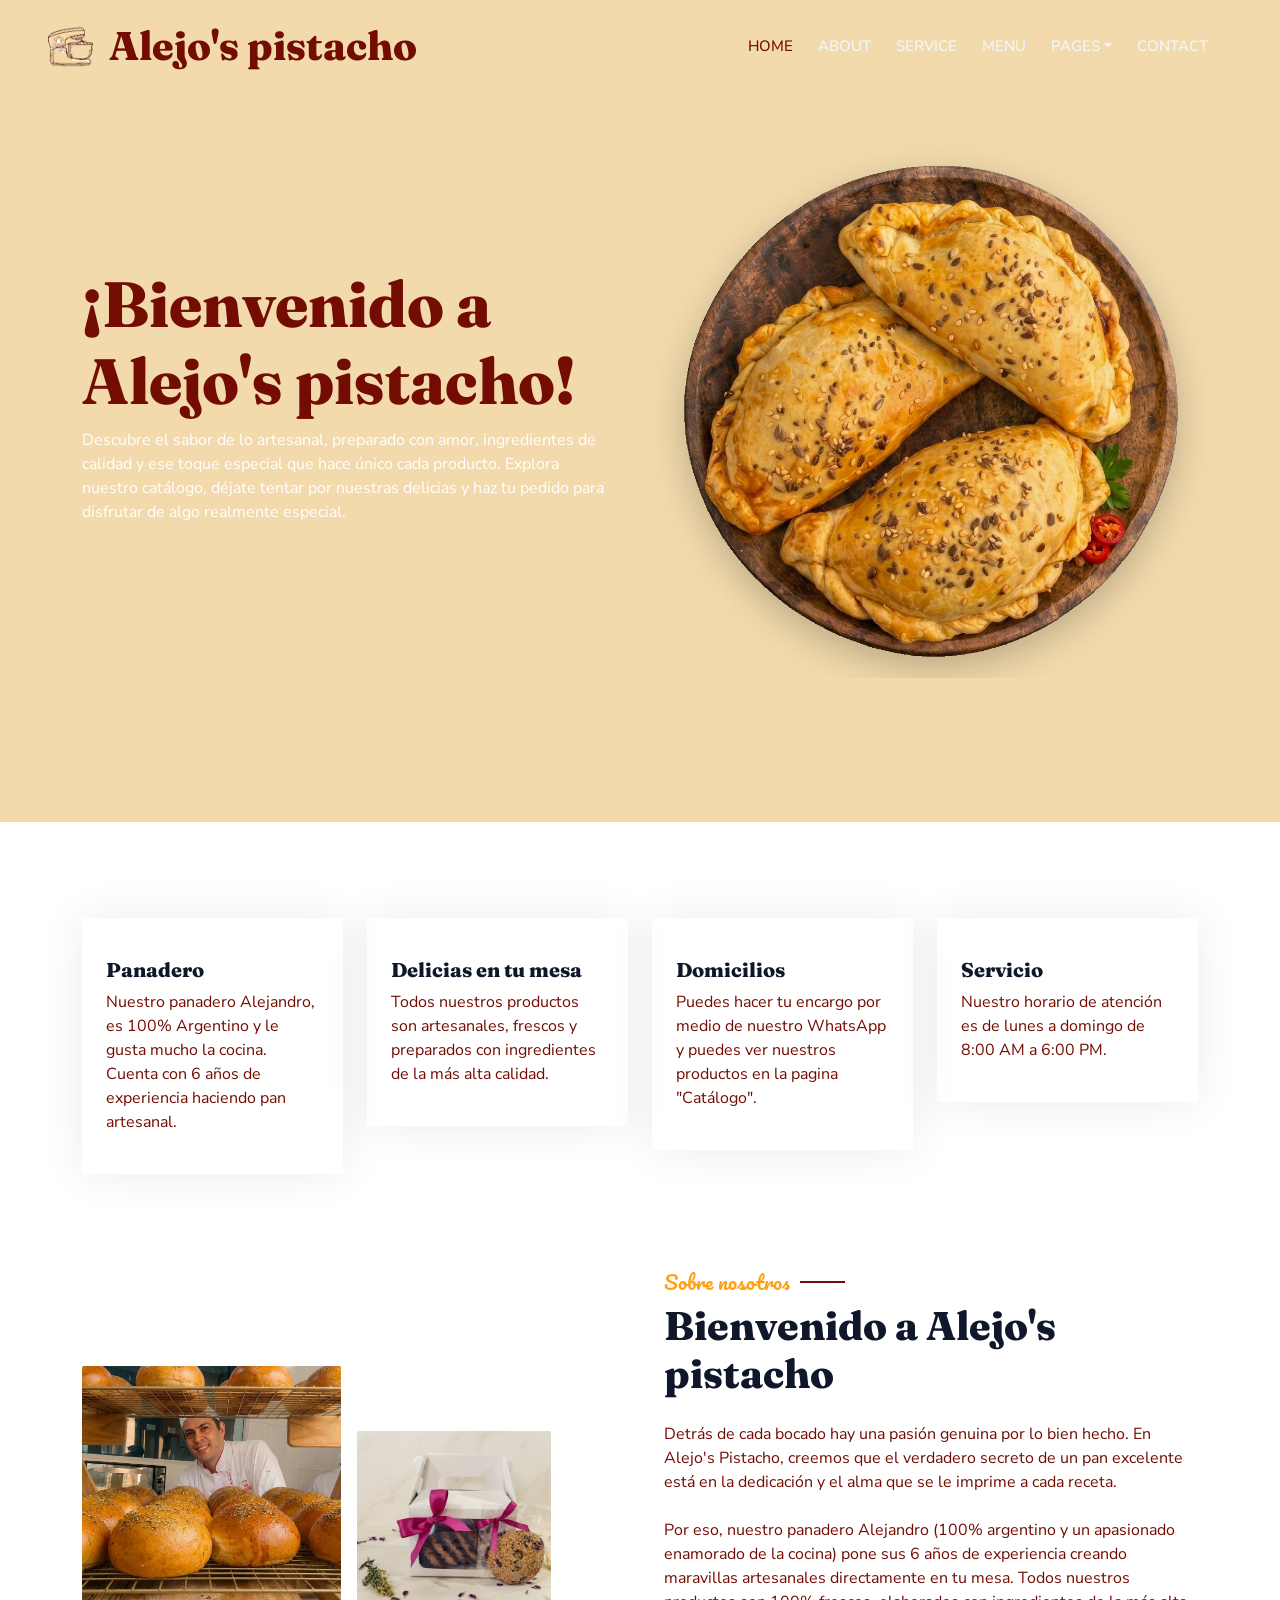
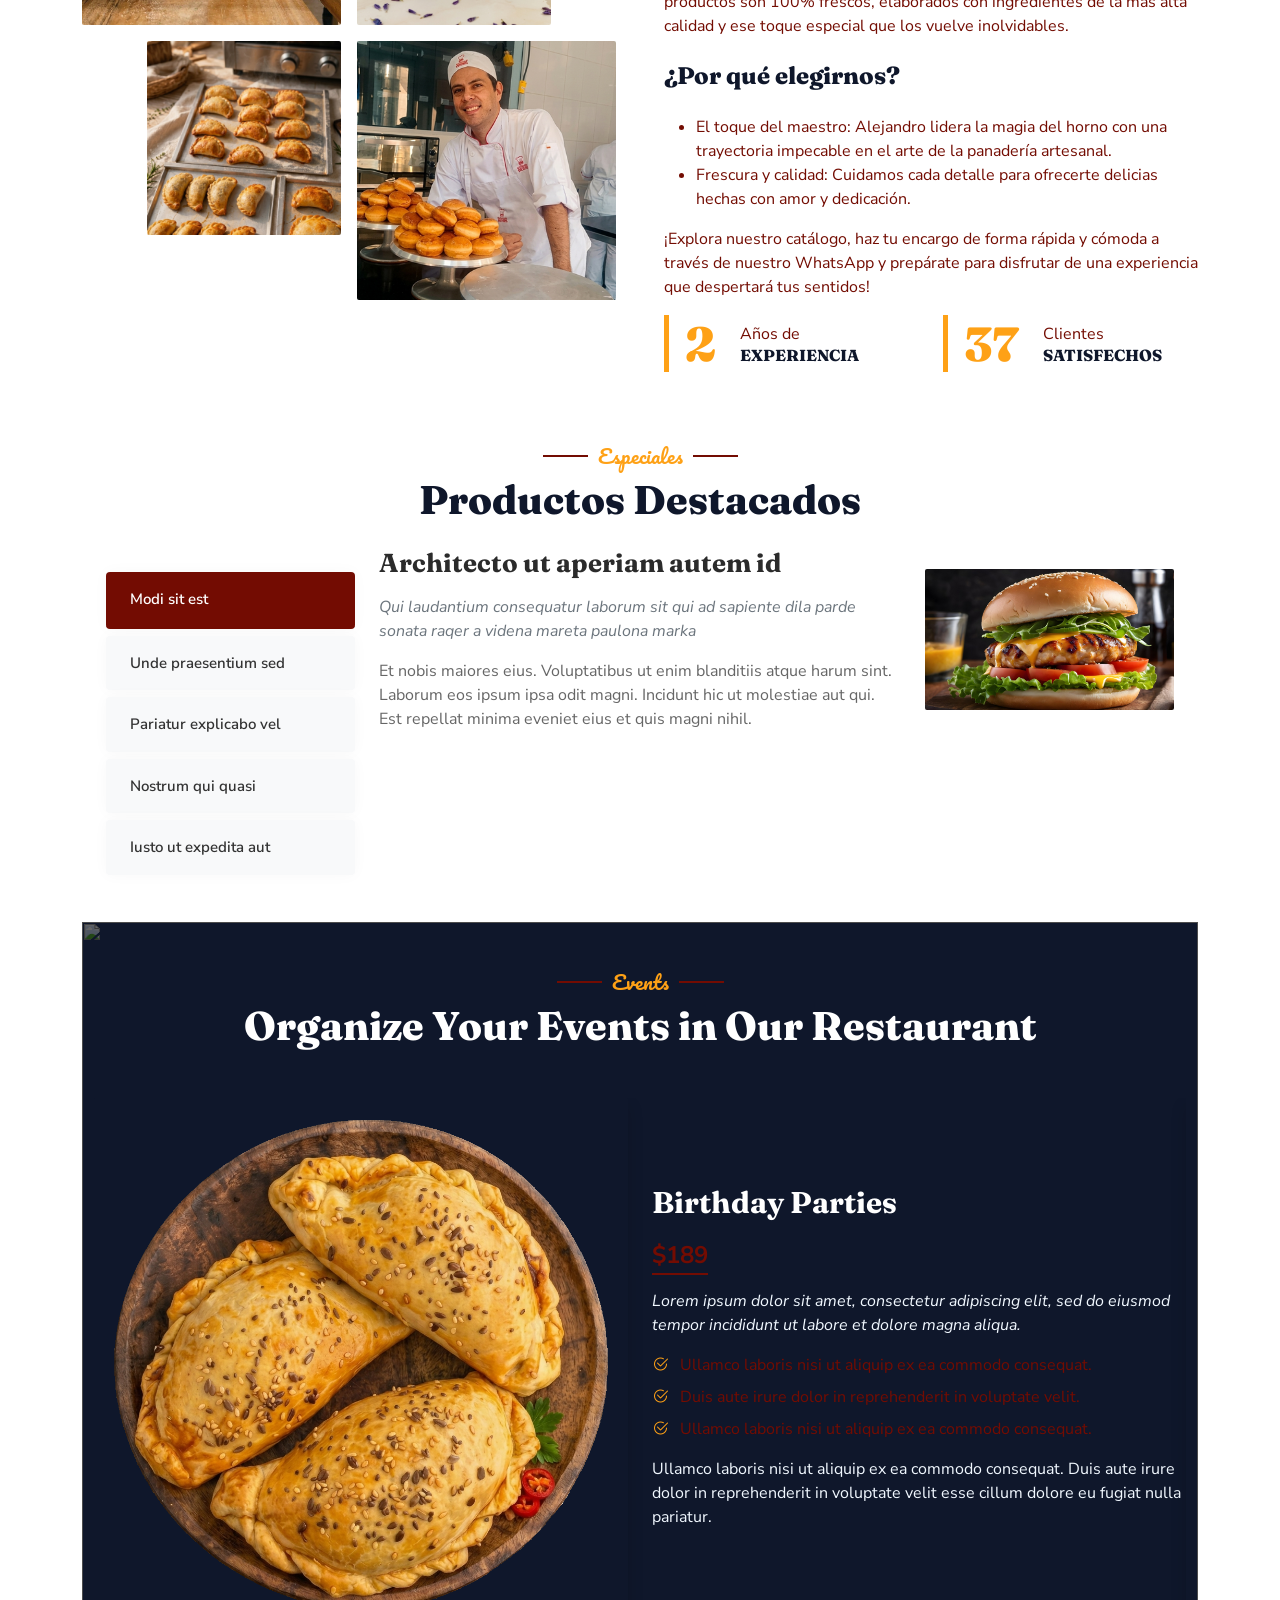
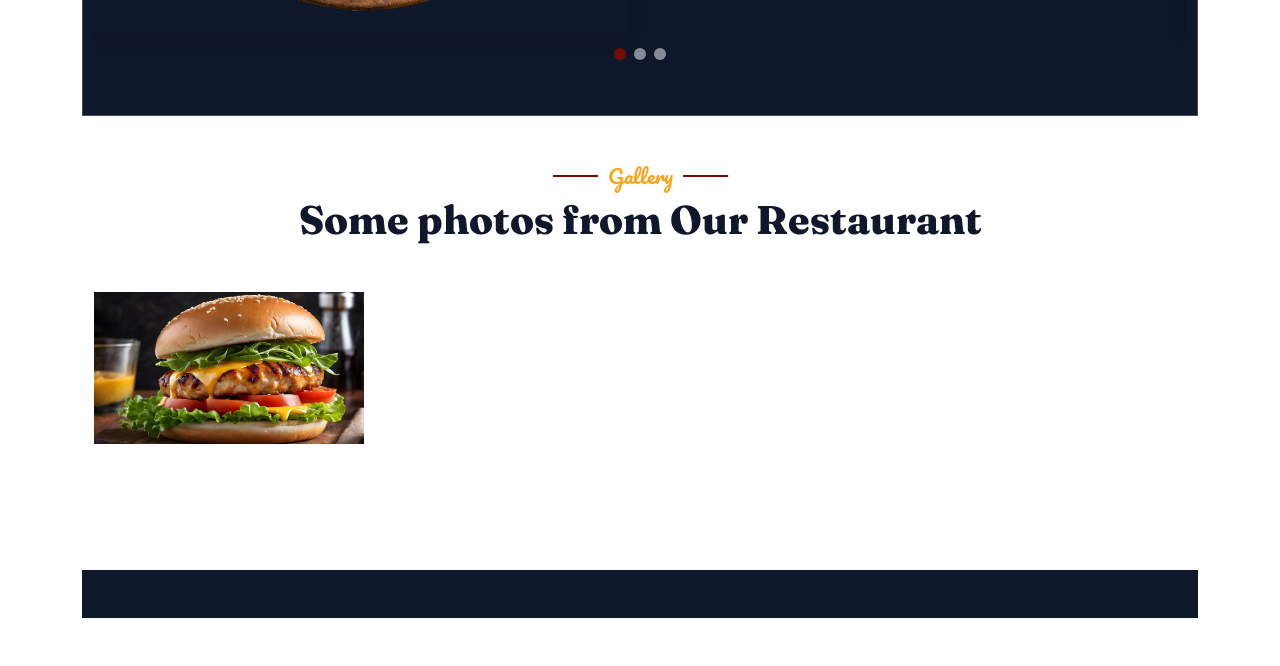
==== commit eb2f8423: "1" ====
--- a/index.html
+++ b/index.html
@@ -228,8 +228,8 @@
         <section id="specials" class="specials container-xxl py-5">
             <div class="container">
                 <div class="text-center wow fadeInUp" data-wow-delay="0.1s">
-                    <h5 class="section-title ff-secondary text-center text-primary fw-normal">Specials</h5>
-                    <h1 class="mb-5">Check Our Specials</h1>
+                    <h5 class="section-title ff-secondary text-center text-primary fw-normal">Especiales</h5>
+                    <h1 class="mb-5">Productos Destacados</h1>
                 </div>
 
                 <div class="row g-4" data-wow-delay="0.1s">
